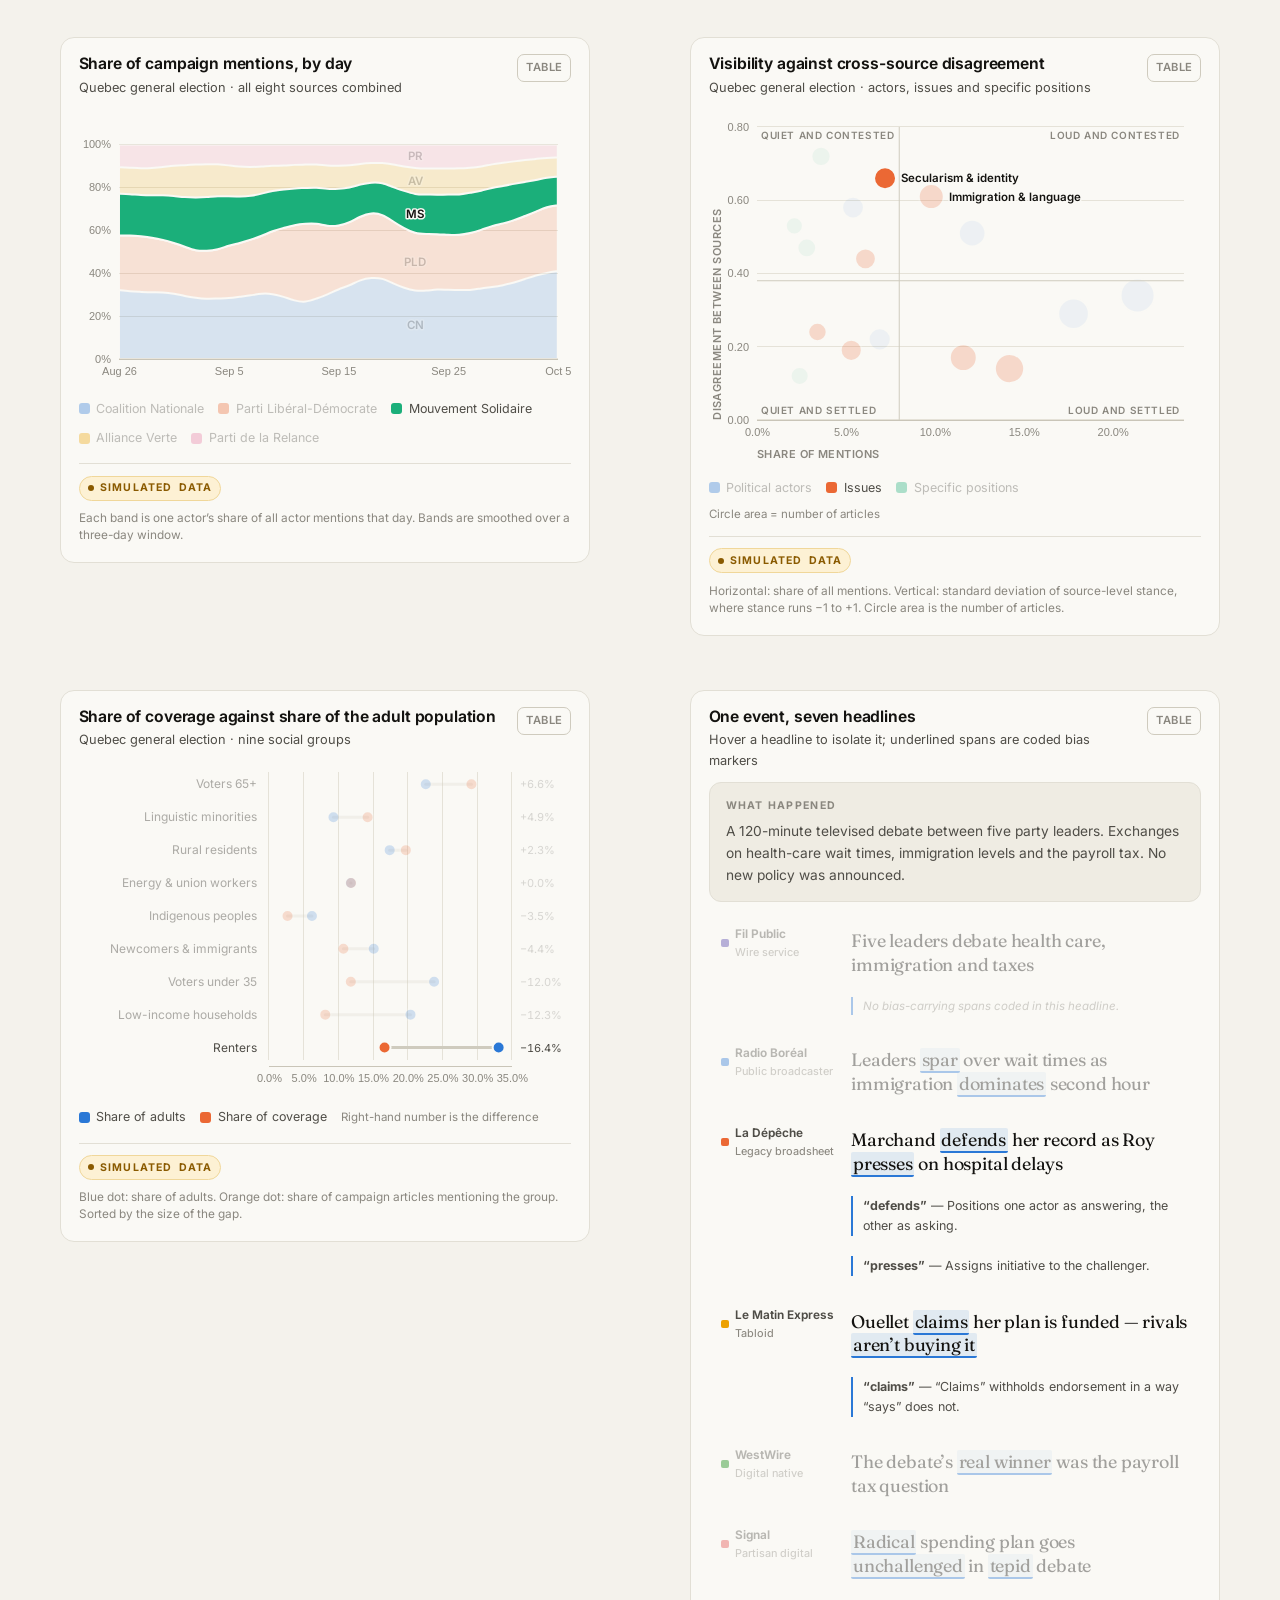
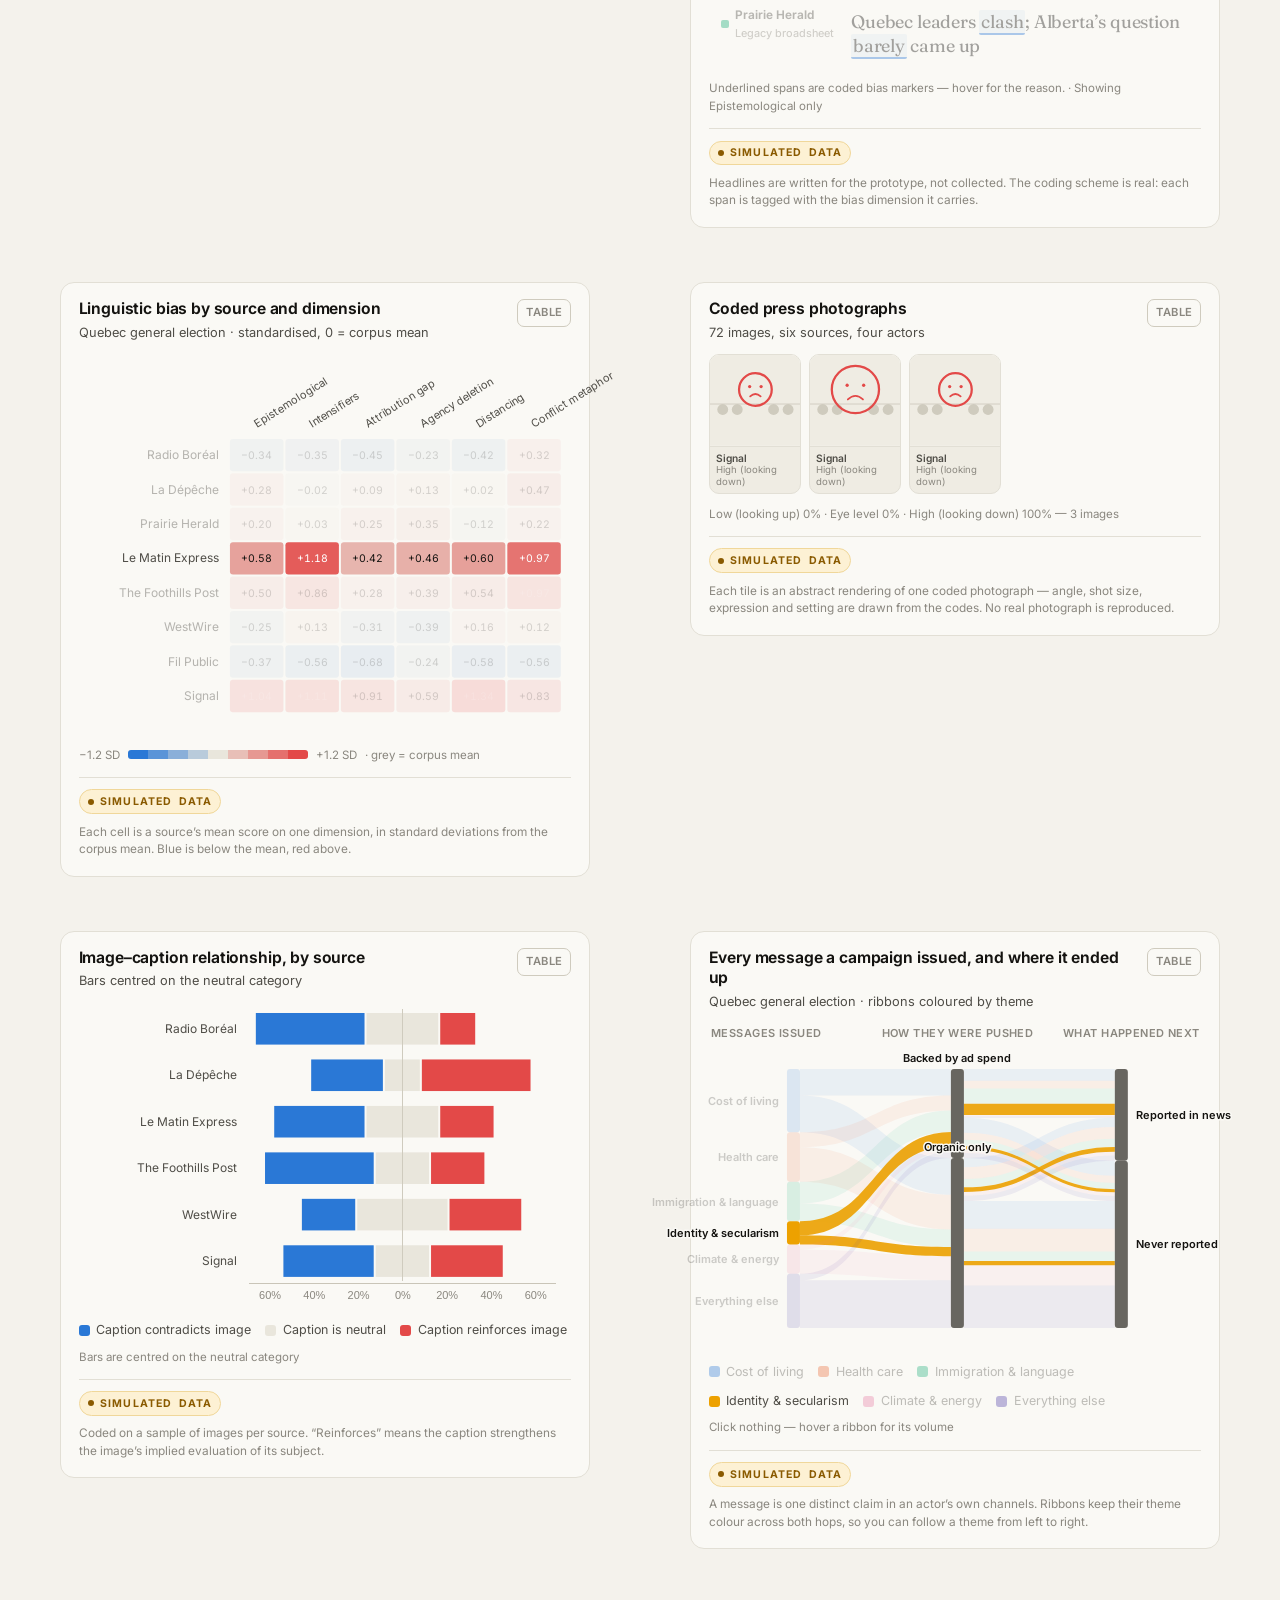
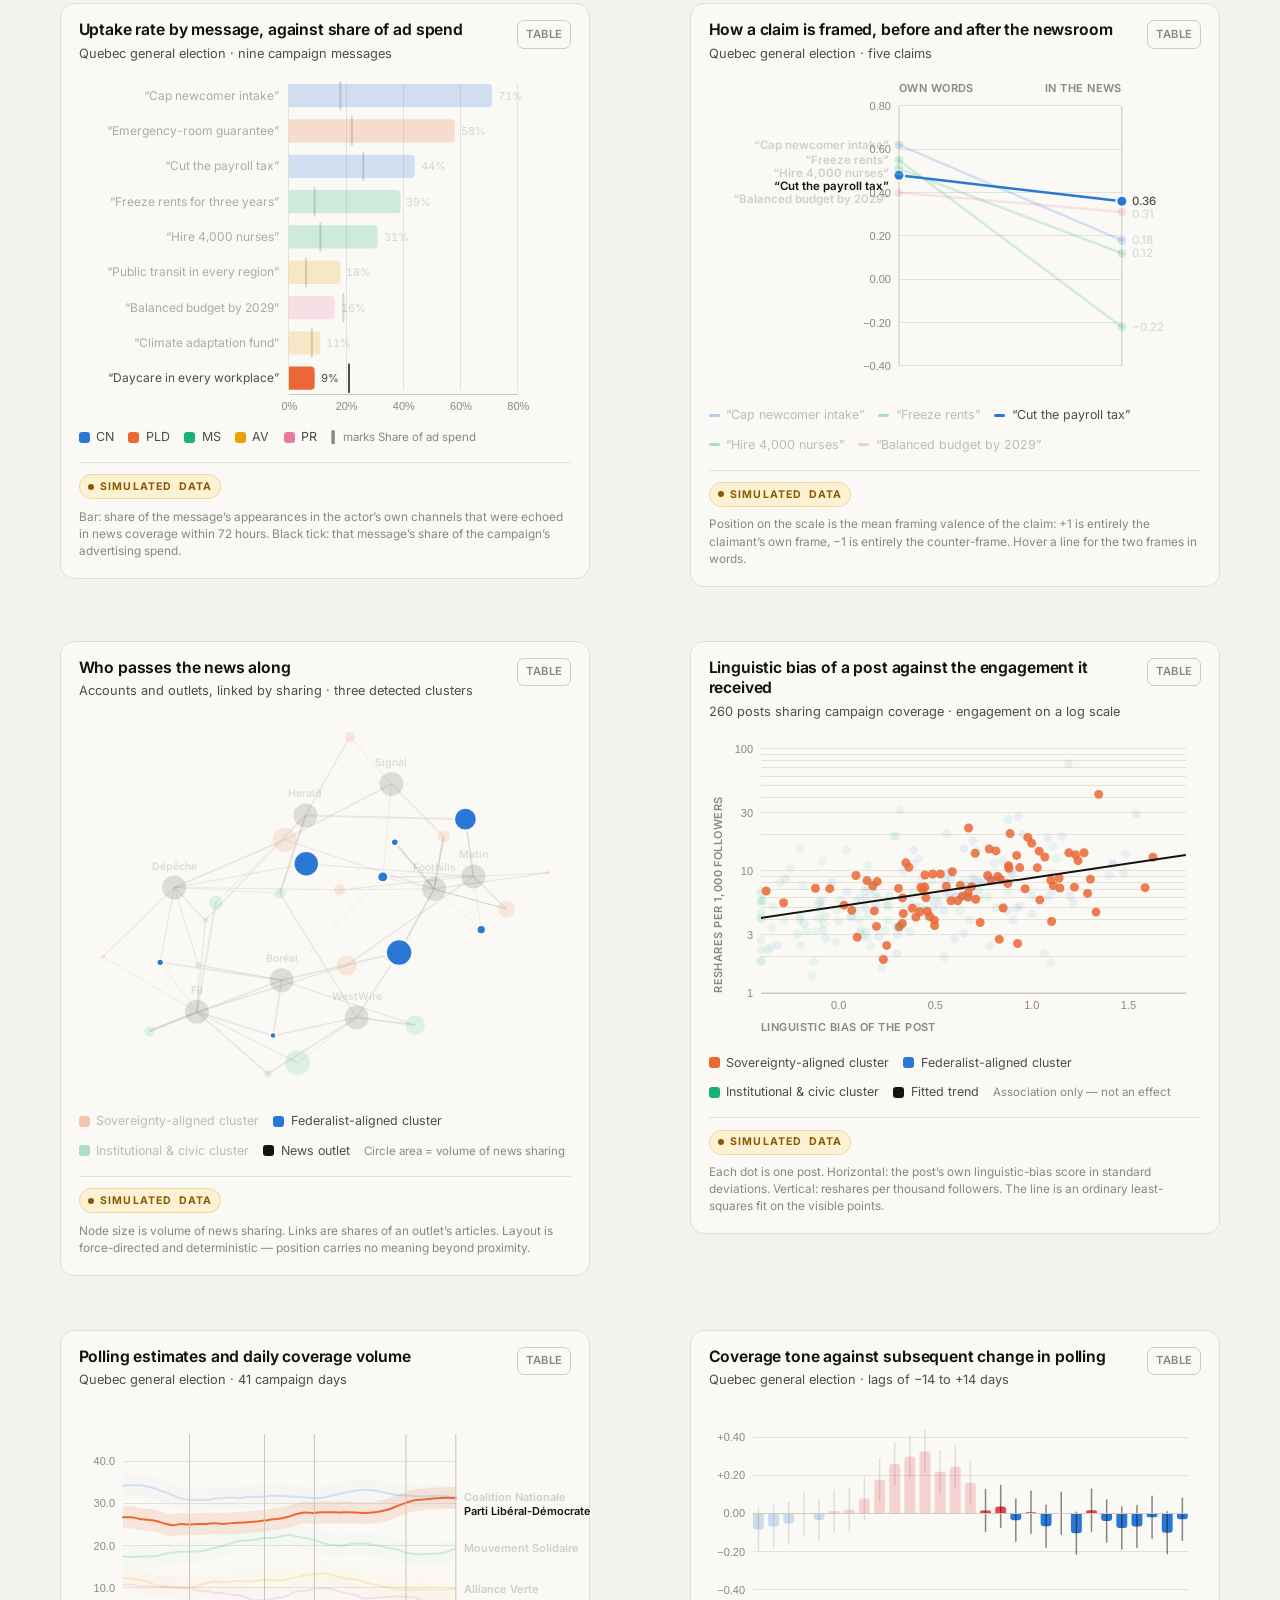
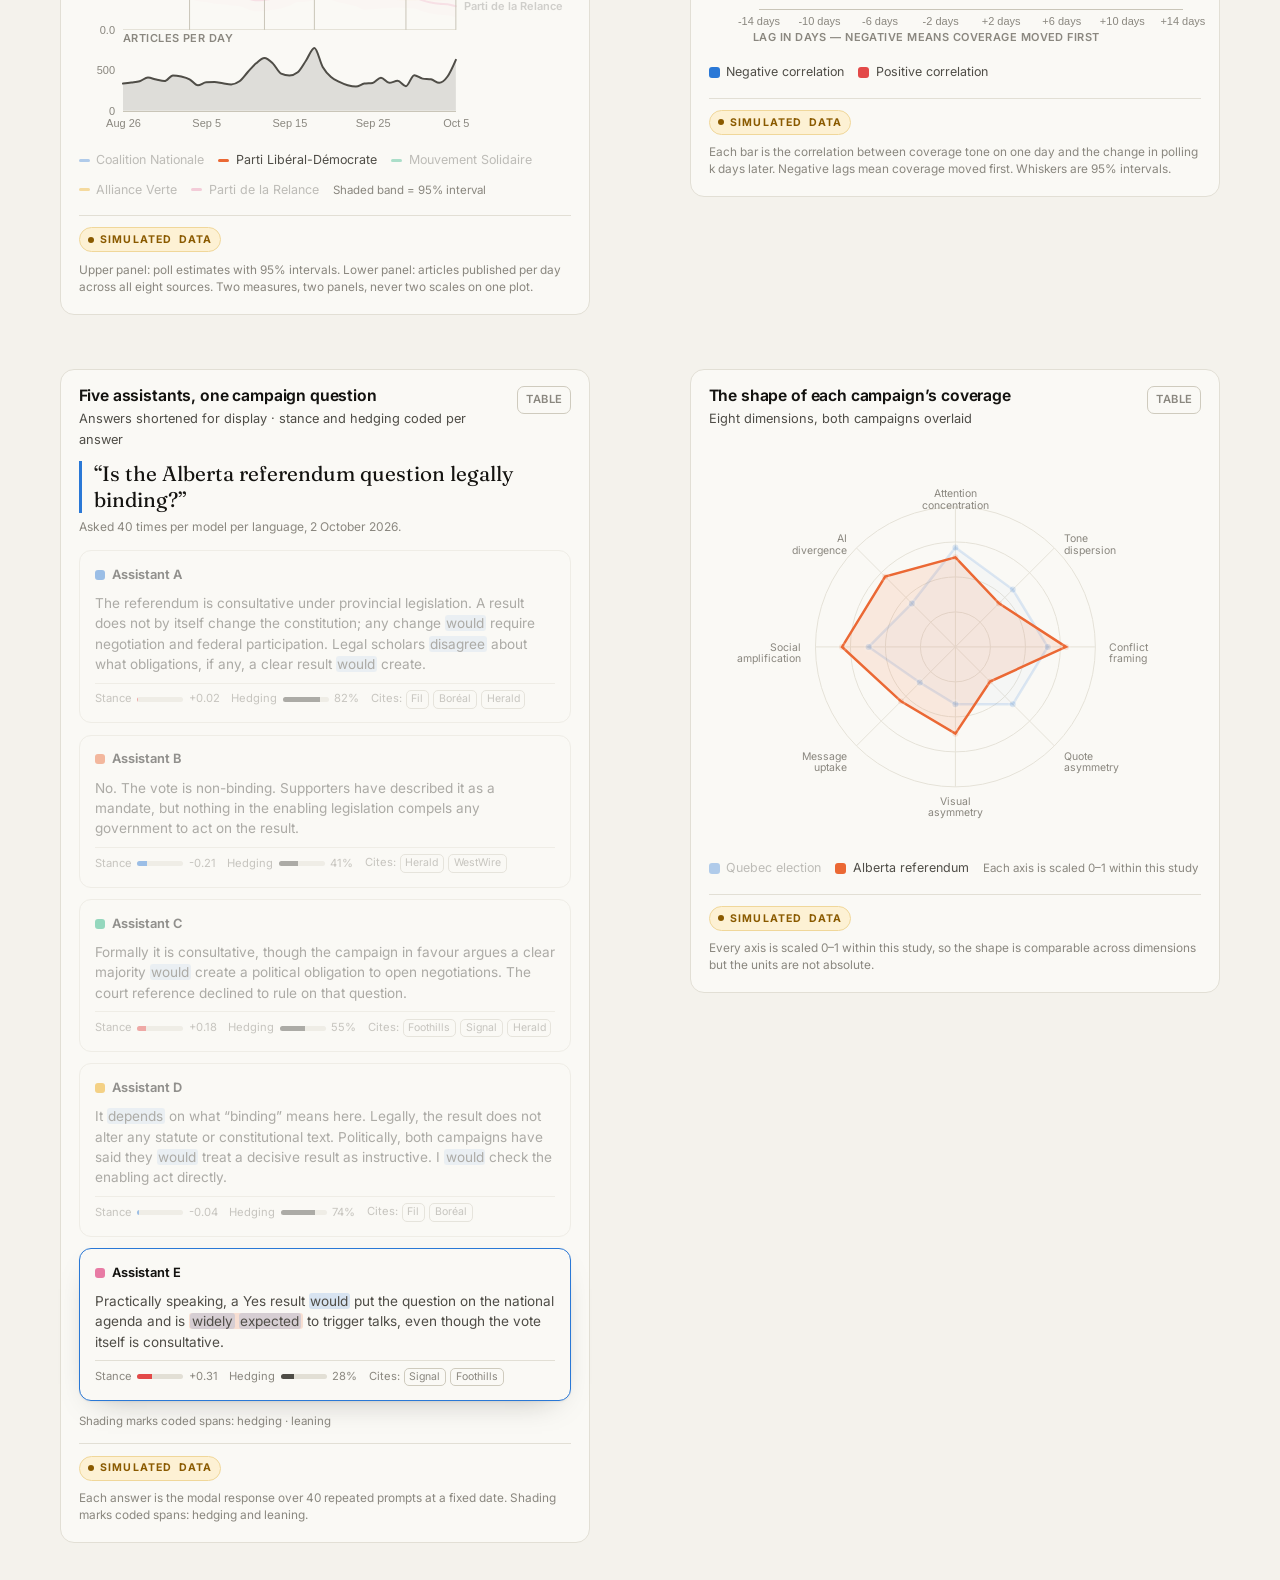
==== dev-gallery.html @ a75b88ff "first commit" ====
<!doctype html>
<!-- Development QA page: renders one instance of every figure type on a
     single screen, so a change to charts.js can be eyeballed in one pass.
     Not linked from the site. -->
<html lang="en"><head><meta charset="utf-8"><title>Figure gallery (dev)</title>
<meta name="robots" content="noindex">
<link rel="stylesheet" href="https://fonts.googleapis.com/css2?family=Fraunces:opsz,wght@9..144,500;9..144,600&family=Inter:wght@400;500;600;700&display=swap">
<link rel="stylesheet" href="css/base.css"><link rel="stylesheet" href="css/viz.css"></head>
<body><div class="wrap" style="padding:20px 0">
<div id="g" style="display:grid;grid-template-columns:repeat(2,1fr);gap:20px"></div></div>
<script src="js/lib/d3.v7.min.js"></script>
<script src="js/content/_entities.js"></script><script src="js/content/_data.js"></script>
<script src="js/content/_manifest.js"></script><script src="js/charts.js"></script>
<script src="js/scrolly.js"></script><script src="js/render.js"></script><script src="js/app.js"></script>
<script src="js/content/rq1.js"></script><script src="js/content/rq2.js"></script>
<script src="js/content/rq3.js"></script><script src="js/content/rq4.js"></script>
<script src="js/content/rq5.js"></script><script src="js/content/rq6.js"></script>
<script src="js/content/rq7.js"></script>
<script>
var g=document.getElementById('g'), seen={}, figs=[];
for(var n=1;n<=7;n++){
  SITE.CONTENT['rq'+n].routes.forEach(function(r){
    [r.scrolly.figure, r.explorer&&r.explorer.figure].forEach(function(f){
      if(!f||seen[f.type])return; seen[f.type]=1;
      var box=document.createElement('div'); g.appendChild(box);
      var fig=SITE.Figure(f); box.appendChild(fig.el);
      var st=r.scrolly.steps[Math.min(2,r.scrolly.steps.length-1)];
      figs.push([fig, f===r.scrolly.figure&&st?st.state:null]);
    });
  });
}
SITE.flushFigures();
figs.forEach(function(p){ if(p[1]) p[0].update(p[1]); });
</script></body></html>
---- css/base.css ----
/* ==================================================================
   Same Campaign, Different Story — base layer
   Tokens, typography, layout, chrome, navigation.
   ================================================================== */

/* ---- tokens ------------------------------------------------------ */
:root {
  color-scheme: light;

  /* surfaces & ink */
  --page:        #f4f2ec;
  --surface:     #faf9f5;
  --surface-2:   #efece3;
  --ink:         #141310;
  --ink-2:       #4f4d47;
  --muted:       #8a877f;
  --rule:        #e2dfd5;
  --rule-strong: #cfcbbe;
  --shadow:      0 1px 2px rgba(20,19,16,.05), 0 12px 32px -18px rgba(20,19,16,.35);
  --shadow-lift: 0 2px 4px rgba(20,19,16,.06), 0 28px 60px -28px rgba(20,19,16,.45);

  /* categorical series — fixed slot order, never cycled */
  --series-1: #2a78d6;  /* blue    */
  --series-2: #eb6834;  /* orange  */
  --series-3: #1baf7a;  /* aqua    */
  --series-4: #eda100;  /* yellow  */
  --series-5: #e87ba4;  /* magenta */
  --series-6: #008300;  /* green   */
  --series-7: #4a3aa7;  /* violet  */
  --series-8: #e34948;  /* red     */

  /* sequential ramp (single hue, light → dark) */
  --seq-100: #cde2fb; --seq-200: #9ec5f4; --seq-300: #6da7ec; --seq-400: #3987e5;
  --seq-500: #256abf; --seq-600: #184f95; --seq-700: #0d366b;

  /* diverging poles + neutral midpoint */
  --div-neg: #2a78d6;
  --div-mid: #e9e6dc;
  --div-pos: #e34948;

  /* chart chrome */
  --grid:     #e5e2d8;
  --axis:     #c9c5b8;
  --axis-ink: #8a877f;

  /* type */
  --display: "Fraunces", ui-serif, "Iowan Old Style", "Palatino Linotype", Palatino, Georgia, serif;
  --sans: "Inter", system-ui, -apple-system, "Segoe UI", Helvetica, Arial, sans-serif;
  --mono: ui-monospace, SFMono-Regular, "SF Mono", Menlo, monospace;

  /* metrics */
  --measure: 34rem;
  --gutter: clamp(1rem, 4vw, 3.5rem);
  --rail-h: 56px;
}

:root[data-theme="dark"],
:root:not([data-theme="light"]) {
  /* dark values are declared twice below so the toggle wins in both directions */
}

@media (prefers-color-scheme: dark) {
  :root:not([data-theme="light"]) {
    color-scheme: dark;
    --page: #0f0f0e; --surface: #191917; --surface-2: #232320;
    --ink: #f7f6f2; --ink-2: #c3c2b7; --muted: #8a8880;
    --rule: #2c2c29; --rule-strong: #3d3d38;
    --shadow: 0 1px 2px rgba(0,0,0,.5), 0 12px 32px -18px rgba(0,0,0,.8);
    --shadow-lift: 0 2px 4px rgba(0,0,0,.5), 0 28px 60px -28px rgba(0,0,0,.9);
    --series-1: #3987e5; --series-2: #d95926; --series-3: #199e70; --series-4: #c98500;
    --series-5: #d55181; --series-6: #008300; --series-7: #9085e9; --series-8: #e66767;
    --seq-100: #0d366b; --seq-200: #184f95; --seq-300: #256abf; --seq-400: #3987e5;
    --seq-500: #6da7ec; --seq-600: #9ec5f4; --seq-700: #cde2fb;
    --div-neg: #3987e5; --div-mid: #35352f; --div-pos: #e66767;
    --grid: #2a2a27; --axis: #3d3d38; --axis-ink: #8a8880;
  }
}

:root[data-theme="dark"] {
  color-scheme: dark;
  --page: #0f0f0e; --surface: #191917; --surface-2: #232320;
  --ink: #f7f6f2; --ink-2: #c3c2b7; --muted: #8a8880;
  --rule: #2c2c29; --rule-strong: #3d3d38;
  --shadow: 0 1px 2px rgba(0,0,0,.5), 0 12px 32px -18px rgba(0,0,0,.8);
  --shadow-lift: 0 2px 4px rgba(0,0,0,.5), 0 28px 60px -28px rgba(0,0,0,.9);
  --series-1: #3987e5; --series-2: #d95926; --series-3: #199e70; --series-4: #c98500;
  --series-5: #d55181; --series-6: #008300; --series-7: #9085e9; --series-8: #e66767;
  --seq-100: #0d366b; --seq-200: #184f95; --seq-300: #256abf; --seq-400: #3987e5;
  --seq-500: #6da7ec; --seq-600: #9ec5f4; --seq-700: #cde2fb;
  --div-neg: #3987e5; --div-mid: #35352f; --div-pos: #e66767;
  --grid: #2a2a27; --axis: #3d3d38; --axis-ink: #8a8880;
}

/* per-path accent, set by data-accent on <body>.
   --accent paints marks and fills; --accent-ink is the same hue stepped to
   clear text contrast, and is what every coloured word on the page uses. */
body { --accent: var(--series-1); --accent-ink: var(--accent); }
@supports (color: color-mix(in srgb, red, blue)) {
  body { --accent-ink: color-mix(in srgb, var(--accent) 82%, #0b0b0b); }
  @media (prefers-color-scheme: dark) {
    :root:not([data-theme="light"]) body { --accent-ink: color-mix(in srgb, var(--accent) 78%, #ffffff); }
  }
  :root[data-theme="dark"] body { --accent-ink: color-mix(in srgb, var(--accent) 78%, #ffffff); }
}
body[data-accent="1"] { --accent: var(--series-1); }
body[data-accent="2"] { --accent: var(--series-2); }
body[data-accent="3"] { --accent: var(--series-3); }
body[data-accent="4"] { --accent: var(--series-4); }
body[data-accent="5"] { --accent: var(--series-5); }
body[data-accent="6"] { --accent: var(--series-6); }
body[data-accent="7"] { --accent: var(--series-7); }
body[data-accent="8"] { --accent: var(--series-8); }

/* ---- reset ------------------------------------------------------- */
*, *::before, *::after { box-sizing: border-box; }
html { -webkit-text-size-adjust: 100%; scroll-behavior: smooth; }
@media (prefers-reduced-motion: reduce) { html { scroll-behavior: auto; } }

body {
  margin: 0;
  background: var(--page);
  color: var(--ink);
  font-family: var(--sans);
  font-size: 17px;
  line-height: 1.6;
  -webkit-font-smoothing: antialiased;
  overflow-x: hidden;
}
img { max-width: 100%; display: block; }
[hidden] { display: none !important; }
a { color: inherit; }
button { font: inherit; color: inherit; }

::selection { background: color-mix(in srgb, var(--accent) 26%, transparent); }

:focus-visible {
  outline: 2px solid var(--accent);
  outline-offset: 3px;
  border-radius: 4px;
}

/* ---- typography -------------------------------------------------- */
h1, h2, h3, h4 { font-family: var(--display); font-weight: 600; line-height: 1.08; margin: 0; letter-spacing: -0.015em; }
h1 { font-size: clamp(2.6rem, 7vw, 5.2rem); }
h2 { font-size: clamp(1.9rem, 4.2vw, 3.1rem); }
h3 { font-size: clamp(1.35rem, 2.4vw, 1.9rem); line-height: 1.16; }
h4 { font-size: 1.1rem; line-height: 1.3; }
p { margin: 0 0 1.1em; }
p:last-child { margin-bottom: 0; }

.kicker {
  font-family: var(--sans);
  font-size: .72rem; font-weight: 650;
  letter-spacing: .14em; text-transform: uppercase;
  color: var(--muted);
  margin: 0 0 1rem;
  display: flex; align-items: center; gap: .6rem; flex-wrap: wrap;
}
.kicker .dot { width: 9px; height: 9px; border-radius: 50%; background: var(--accent); flex: none; }

.dek { font-size: clamp(1.08rem, 1.7vw, 1.3rem); line-height: 1.55; color: var(--ink-2); }
.lede { font-size: 1.18rem; line-height: 1.6; }
.small { font-size: .84rem; line-height: 1.5; color: var(--ink-2); }
.tiny { font-size: .75rem; line-height: 1.45; color: var(--muted); }
.num { font-variant-numeric: tabular-nums; }

mark.hl {
  background: color-mix(in srgb, var(--accent) 22%, transparent);
  color: inherit; padding: .05em .18em; border-radius: 3px;
}
strong { font-weight: 640; }

/* ---- layout ------------------------------------------------------ */
.wrap { max-width: 1240px; margin-inline: auto; padding-inline: var(--gutter); }
.col { max-width: var(--measure); }
.col-wide { max-width: 50rem; }
.center { margin-inline: auto; }
.stack > * + * { margin-top: 1rem; }
section { position: relative; }

.rule { height: 1px; background: var(--rule); border: 0; margin: 0; }

/* ---- top rail ---------------------------------------------------- */
.rail {
  position: sticky; top: 0; z-index: 60;
  height: var(--rail-h);
  padding-top: env(safe-area-inset-top, 0px);
  display: flex; align-items: center; gap: 1rem;
  background: color-mix(in srgb, var(--page) 86%, transparent);
  backdrop-filter: saturate(1.4) blur(14px);
  -webkit-backdrop-filter: saturate(1.4) blur(14px);
  border-bottom: 1px solid var(--rule);
}
.rail-inner { display: flex; align-items: center; gap: 1rem; width: 100%; max-width: 1240px; margin-inline: auto; padding-inline: var(--gutter); }
.rail-logo {
  font-family: var(--display); font-weight: 600; font-size: 1rem;
  text-decoration: none; letter-spacing: -.01em; white-space: nowrap;
}
.rail-logo span { color: var(--muted); }
.rail-spacer { flex: 1 1 auto; }

.pips { display: flex; gap: 5px; align-items: center; }
.pip {
  width: 22px; height: 5px; border-radius: 3px;
  background: var(--rule-strong); border: 0; padding: 0; cursor: pointer;
  transition: background .18s ease, transform .18s ease;
  position: relative;
}
.pip:hover { transform: scaleY(1.7); }
.pip[data-seen="1"] { background: var(--muted); }
.pip[aria-current="page"] { background: var(--accent); }
@media (max-width: 720px) { .pips { display: none; } }

.rail-link {
  font-size: .8rem; font-weight: 550; text-decoration: none; color: var(--ink-2);
  padding: .3rem .1rem; border-bottom: 1.5px solid transparent; white-space: nowrap;
}
.rail-link:hover { color: var(--ink); border-bottom-color: var(--accent); }

.icon-btn {
  width: 34px; height: 34px; display: grid; place-items: center;
  border: 1px solid var(--rule); border-radius: 9px; background: var(--surface);
  cursor: pointer; flex: none;
}
.icon-btn:hover { border-color: var(--rule-strong); }
.icon-btn svg { width: 16px; height: 16px; }

/* ---- the simulated-data badge (never dismissable) ---------------- */
.sim-badge {
  display: inline-flex; align-items: center; gap: .42rem;
  font-family: var(--sans); font-size: .66rem; font-weight: 700;
  letter-spacing: .1em; text-transform: uppercase;
  color: #8a5a00; background: #fdf1d4; border: 1px solid #f0d79a;
  padding: .24rem .5rem; border-radius: 999px; white-space: nowrap;
}
:root[data-theme="dark"] .sim-badge,
.sim-badge { }
@media (prefers-color-scheme: dark) {
  :root:not([data-theme="light"]) .sim-badge { color: #fab219; background: #2a2210; border-color: #4d3d14; }
}
:root[data-theme="dark"] .sim-badge { color: #fab219; background: #2a2210; border-color: #4d3d14; }
.sim-badge::before { content: ""; width: 6px; height: 6px; border-radius: 50%; background: currentColor; }
@media (max-width: 860px) { .sim-badge .long { display: none; } }

/* ---- buttons ----------------------------------------------------- */
.btn {
  display: inline-flex; align-items: center; gap: .55rem;
  font-size: .92rem; font-weight: 600; letter-spacing: -.005em;
  padding: .7rem 1.15rem; border-radius: 999px;
  border: 1px solid var(--ink); background: var(--ink); color: var(--page);
  text-decoration: none; cursor: pointer;
  transition: transform .15s ease, box-shadow .15s ease, background .15s ease;
}
.btn:hover { transform: translateY(-1px); box-shadow: var(--shadow); }
.btn svg { width: 15px; height: 15px; }
.btn-ghost { background: transparent; color: var(--ink); border-color: var(--rule-strong); }
.btn-ghost:hover { border-color: var(--ink); }
.btn-sm { font-size: .82rem; padding: .48rem .85rem; }

/* ---- hero -------------------------------------------------------- */
.hero { position: relative; padding-block: clamp(3rem, 9vh, 6rem) clamp(2.5rem, 6vh, 4rem); }
.hero-title { max-width: 16ch; }
.hero-title em { font-style: italic; color: var(--accent-ink); }
.hero .dek { max-width: 40rem; margin-top: 1.5rem; }
.hero-cta { display: flex; gap: .7rem; flex-wrap: wrap; margin-top: 2rem; align-items: center; }
.hero-canvas {
  position: absolute; inset: 0; z-index: -1;
  pointer-events: none;
  mask-image: linear-gradient(to bottom, transparent, #000 25%, #000 70%, transparent);
  -webkit-mask-image: linear-gradient(to bottom, transparent, #000 25%, #000 70%, transparent);
}

/* ---- door grid (the seven paths) --------------------------------- */
.doors { display: grid; gap: 1px; background: var(--rule); border: 1px solid var(--rule); border-radius: 16px; overflow: hidden; }
@media (min-width: 720px) { .doors { grid-template-columns: repeat(2, 1fr); } }
@media (min-width: 1040px) { .doors { grid-template-columns: repeat(3, 1fr); } }

.door {
  position: relative; background: var(--surface); padding: 1.6rem 1.5rem 1.5rem;
  text-decoration: none; display: flex; flex-direction: column; gap: .6rem;
  min-height: 210px; transition: background .2s ease;
  isolation: isolate;
}
.door::after {
  content: ""; position: absolute; inset: 0; z-index: -1;
  background: radial-gradient(120% 90% at 0% 0%, color-mix(in srgb, var(--door-accent) 13%, transparent), transparent 62%);
  opacity: 0; transition: opacity .25s ease;
}
.door:hover::after { opacity: 1; }
.door-n {
  font-family: var(--display); font-size: 2.6rem; line-height: 1;
  color: var(--door-accent-ink, var(--door-accent)); font-weight: 600;
}
.door h3 { font-size: 1.4rem; }
.door p { color: var(--ink-2); font-size: .92rem; margin: 0; }
.door-meta { margin-top: auto; padding-top: .9rem; display: flex; justify-content: space-between; align-items: center; gap: .5rem; }
.door-rq { font-size: .68rem; font-weight: 700; letter-spacing: .12em; text-transform: uppercase; color: var(--muted); }
.door-go { font-size: .82rem; font-weight: 600; color: var(--door-accent-ink, var(--door-accent)); display: inline-flex; align-items: center; gap: .3rem; }
.door:hover .door-go { gap: .55rem; }
.door-go svg { width: 13px; height: 13px; transition: transform .2s ease; }
.door-tour { background: var(--surface-2); }
.door-tour .door-n { font-family: var(--sans); font-size: 1.6rem; font-weight: 600; }
.door[data-seen="1"] .door-n::after {
  content: "✓"; font-family: var(--sans); font-size: .7rem; vertical-align: super;
  margin-left: .25rem; color: var(--muted);
}

/* ---- path header ------------------------------------------------- */
.path-head { padding-block: clamp(2.5rem, 7vh, 4.5rem) 2rem; }
.path-n {
  font-family: var(--display); font-size: clamp(4rem, 14vw, 8rem); line-height: .85;
  color: var(--accent-ink); font-weight: 600; margin-bottom: .4rem;
}
.rq-box {
  margin-top: 2rem; padding: 1.1rem 1.25rem;
  border-left: 3px solid var(--accent); background: var(--surface);
  border-radius: 0 10px 10px 0;
}
.rq-box .tiny { margin-bottom: .35rem; }
.rq-box p { font-size: .92rem; color: var(--ink-2); margin: 0; }

/* ---- crossroads -------------------------------------------------- */
.crossroads { padding-block: 2rem 1rem; }
.routes { display: grid; gap: 1rem; margin-top: 1.5rem; }
@media (min-width: 760px) { .routes { grid-template-columns: repeat(auto-fit, minmax(230px, 1fr)); } }
.route-card {
  background: var(--surface); border: 1px solid var(--rule); border-radius: 14px;
  padding: 1.2rem 1.2rem 1.1rem; text-decoration: none; display: flex; flex-direction: column; gap: .5rem;
  transition: transform .18s ease, border-color .18s ease, box-shadow .18s ease;
  cursor: pointer; text-align: left;
}
.route-card:hover { transform: translateY(-3px); border-color: var(--accent); box-shadow: var(--shadow); }
.route-card .tag {
  font-size: .68rem; font-weight: 700; letter-spacing: .12em; text-transform: uppercase; color: var(--accent-ink);
}
.route-card h4 { font-family: var(--display); font-size: 1.22rem; }
.route-card p { font-size: .88rem; color: var(--ink-2); margin: 0; }
.route-card .fig-kind { margin-top: auto; padding-top: .8rem; font-size: .74rem; color: var(--muted); }

/* ---- route section ----------------------------------------------- */
.route { padding-top: clamp(3rem, 8vh, 5.5rem); scroll-margin-top: calc(var(--rail-h) + 12px); }
.route-head { border-top: 2px solid var(--ink); padding-top: 1.1rem; margin-bottom: 1.6rem; }
.route-head .tag { font-size: .7rem; font-weight: 700; letter-spacing: .13em; text-transform: uppercase; color: var(--accent-ink); }
.route-head h2 { margin-top: .35rem; }
.route-opening { margin-top: 1.2rem; font-size: 1.06rem; color: var(--ink-2); }
.route-opening strong { color: var(--ink); }

/* hero number */
.statline { display: flex; align-items: baseline; gap: 1rem; margin: 2rem 0 .5rem; flex-wrap: wrap; }
.statline .val {
  font-family: var(--sans); font-weight: 700; font-size: clamp(3rem, 8vw, 4.6rem);
  line-height: .9; letter-spacing: -.03em; color: var(--accent-ink);
}
.statline .cap { max-width: 26rem; font-size: .95rem; color: var(--ink-2); }

/* ---- the stage: one pinned scene per route -----------------------
   A route is a scene, not a stretch of page. The stage pins to the
   viewport; the title card fades in, hands over to the figure, and the
   whole thing fades out again before the next scene arrives. The only
   thing that actually scrolls is the column of step boxes. */

.route { position: relative; scroll-margin-top: var(--rail-h); }
.route-scene { position: relative; }

.route-stage {
  position: sticky;
  top: var(--rail-h);
  height: calc(100vh - var(--rail-h));
  height: calc(100svh - var(--rail-h));
  z-index: 1;
  isolation: isolate;
}
/* the accent wash behind a title card, tied to the title's own opacity */
.route-stage::before {
  content: ""; position: absolute; inset: 0; z-index: -1;
  background:
    radial-gradient(80% 60% at 18% 32%, color-mix(in srgb, var(--accent) 16%, transparent), transparent 70%),
    radial-gradient(60% 70% at 86% 72%, color-mix(in srgb, var(--accent) 10%, transparent), transparent 72%);
  opacity: var(--tint, 0);
  pointer-events: none;
}

.stage-fx { position: absolute; inset: 0; width: 100%; height: 100%; pointer-events: none; z-index: -1; }

.stage-title {
  position: absolute; inset: 0;
  display: grid; align-content: center;
  max-width: 1240px; margin-inline: auto;
  padding-inline: var(--gutter);
  will-change: opacity, transform;
}
.stage-title-inner { max-width: 44rem; }
.stage-title .tag {
  font-size: .72rem; font-weight: 700; letter-spacing: .14em;
  text-transform: uppercase; color: var(--accent-ink);
}
.stage-title h2 { margin-top: .6rem; }
.stage-title .route-opening { margin-top: 1.2rem; font-size: 1.06rem; color: var(--ink-2); max-width: 36rem; }
.stage-title .statline { margin-top: 1.8rem; }
.stage-hint {
  display: inline-flex; flex-direction: column; align-items: flex-start; gap: .7rem; margin-top: 2.2rem;
  font-size: .72rem; font-weight: 650; letter-spacing: .12em; text-transform: uppercase; color: var(--muted);
}
.stage-hint i {
  width: 1px; height: 30px; background: currentColor; display: block; margin-left: 1px;
  animation: hintDrop 1.9s ease-in-out infinite; transform-origin: top;
}
@keyframes hintDrop { 0%,100% { transform: scaleY(.35); opacity: .35; } 50% { transform: scaleY(1); opacity: 1; } }
@media (prefers-reduced-motion: reduce) { .stage-hint i { animation: none; } }

.stage-figure {
  position: absolute; inset: 0;
  display: flex; align-items: center;
  max-width: 1240px; margin-inline: auto;
  padding-inline: var(--gutter);
  will-change: opacity, transform;
}
/* The figure column and the step column share one 1240px content box, so
   their widths have to leave a real gutter between them — shadows included,
   not just the boxes. 54% + 38% = 92%, so ~8% always stays clear. */
.stage-figure > .figure { width: min(54%, 690px); margin-left: auto; flex: 0 0 auto; }
.route[data-side="left"] .stage-figure > .figure { margin-left: 0; margin-right: auto; }

/* the scrolling column, laid over the pinned stage */
.route-flow {
  position: relative; z-index: 2;
  margin-top: calc(var(--rail-h) - 100vh);
  margin-top: calc(var(--rail-h) - 100svh);
  max-width: 1240px; margin-inline: auto;
  padding-inline: var(--gutter);
  pointer-events: none;
}
.phase { pointer-events: none; }
.phase-intro { height: 92vh; height: 92svh; }
.phase-outro { height: 70vh; height: 70svh; }

.step { min-height: 64vh; display: flex; align-items: center; }
.step-box {
  pointer-events: auto;
  width: min(30rem, 38%);
  background: var(--surface);
  border: 1px solid var(--rule);
  border-left: 3px solid var(--rule-strong);
  border-radius: 0 14px 14px 0;
  padding: 1.15rem 1.3rem;
  box-shadow: var(--shadow);
  opacity: .34;
  transform: translateY(6px);
  transition: opacity .35s ease, transform .35s ease, border-left-color .35s ease;
}
.route[data-side="left"] .step { justify-content: flex-end; }
.route[data-side="left"] .step-box {
  border-left: 1px solid var(--rule);
  border-right: 3px solid var(--rule-strong);
  border-radius: 14px 0 0 14px;
}
.route[data-side="left"] .step.is-active .step-box { border-right-color: var(--accent); }
.step.is-active .step-box { opacity: 1; transform: none; border-left-color: var(--accent); }
@media (prefers-reduced-motion: reduce) {
  .step-box { opacity: 1; transform: none; transition: none; }
}
.step-box h4 { font-family: var(--display); font-size: 1.15rem; margin-bottom: .45rem; }
.step-box p { font-size: .95rem; color: var(--ink-2); margin: 0; }
.step-box p + p { margin-top: .6rem; }
.step-n {
  font-family: var(--sans); font-size: .68rem; font-weight: 700; letter-spacing: .12em;
  text-transform: uppercase; color: var(--muted); display: block; margin-bottom: .5rem;
}

/* the tail: explorer and takeaway, on a cleared page */
.route-tail { padding-block: clamp(3rem, 12vh, 8rem); }
.reveal { opacity: 0; transition: opacity .55s ease; }
.reveal.is-in { opacity: 1; }
.reveal.is-out { opacity: 0; }
@media (prefers-reduced-motion: reduce) {
  .reveal, .reveal.is-out { opacity: 1; transform: none; transition: none; }
}

@media (max-width: 899px) {
  /* Single column: the figure holds the top of the stage, the step boxes
     ride over its lower half on a frosted panel. */
  .stage-figure { align-items: flex-start; padding-top: .4rem; }
  .stage-figure > .figure { width: 100%; margin: 0; }
  .stage-title-inner { max-width: 100%; }
  .stage-title .route-opening { font-size: 1rem; }
  .phase-intro { height: 86svh; }
  .phase-outro { height: 60svh; }
  .step { min-height: 62svh; align-items: flex-end; padding-bottom: 3vh; }
  .route[data-side="left"] .step { justify-content: flex-start; }
  .route[data-side="left"] .step-box {
    border-left: 3px solid var(--rule-strong); border-right: 1px solid var(--rule);
    border-radius: 0 14px 14px 0;
  }
  .step-box {
    width: 100%; opacity: 1; transform: none;
    background: color-mix(in srgb, var(--surface) 90%, transparent);
    backdrop-filter: blur(10px) saturate(1.3);
    -webkit-backdrop-filter: blur(10px) saturate(1.3);
  }
}

/* ---- the left-hand contents rail --------------------------------- */
.toc {
  position: fixed; z-index: 45;
  top: 50%; left: 0; transform: translateY(-50%);
  width: 196px; padding: 0 1rem 0 1.4rem;
  display: none;
}
body.has-toc .toc { display: block; }
.toc-list { list-style: none; margin: 0; padding: 0; display: grid; gap: .1rem; }
.toc-item--title > a { font-size: .88rem; font-weight: 650; color: var(--ink-2); padding-bottom: .55rem; }
.toc-item--title { border-bottom: 1px solid var(--rule); margin-bottom: .55rem; }
.toc-item > a {
  display: grid; grid-template-columns: 18px 1fr; align-items: center; gap: .55rem;
  text-decoration: none; padding: .32rem 0; color: var(--muted);
  font-size: .78rem; line-height: 1.25;
}
.toc-bar { height: 2px; background: currentColor; border-radius: 2px; opacity: .55; transition: width .2s ease, opacity .2s ease; width: 10px; }
.toc-item > a:hover { color: var(--ink); }
.toc-item > a:hover .toc-bar { width: 18px; opacity: 1; }
.toc-item[data-on="1"] > a { color: var(--accent-ink); font-weight: 650; }
.toc-item[data-on="1"] .toc-bar { width: 18px; opacity: 1; }
.toc-item[data-done="1"] > a { color: var(--ink-2); }
.toc-txt b { font-weight: 700; letter-spacing: .04em; margin-right: .3em; }
.toc-steps { display: none; gap: 4px; padding: .25rem 0 .45rem 1.85rem; }
.toc-item[data-on="1"] .toc-steps { display: flex; }
.toc-steps i { width: 12px; height: 2px; border-radius: 2px; background: var(--rule-strong); display: block; }
.toc-steps i[data-on="1"] { background: var(--accent); }
.toc-sep { height: 1px; background: var(--rule); margin: .6rem 0; }

@media (min-width: 1200px) { body.has-toc { padding-left: 196px; } }
@media (max-width: 1199px) { body.has-toc .toc { display: none; } }

/* ---- explorer ---------------------------------------------------- */
.explorer {
  margin-top: clamp(2rem, 5vh, 3.5rem);
  border: 1px solid var(--rule); border-radius: 16px; background: var(--surface);
  overflow: hidden;
}
.explorer-head { padding: 1.2rem 1.3rem .2rem; }
.explorer-head .tag { font-size: .68rem; font-weight: 700; letter-spacing: .13em; text-transform: uppercase; color: var(--accent-ink); }
.explorer-head h4 { font-family: var(--display); font-size: 1.3rem; margin: .3rem 0 .4rem; }
.explorer-head p { font-size: .9rem; color: var(--ink-2); max-width: 46rem; margin: 0; }
.explorer-body { padding: 0 1.3rem 1.3rem; }

/* one filter row above everything it scopes */
.controls {
  display: flex; flex-wrap: wrap; gap: .9rem 1.2rem; align-items: flex-end;
  padding: 1.1rem 1.3rem; border-bottom: 1px solid var(--rule); margin-top: 1rem;
  background: var(--surface-2);
}
.control { display: flex; flex-direction: column; gap: .35rem; }
.control > label { font-size: .7rem; font-weight: 700; letter-spacing: .09em; text-transform: uppercase; color: var(--muted); }
.control select {
  font: inherit; font-size: .88rem; padding: .4rem 2rem .4rem .6rem;
  border: 1px solid var(--rule-strong); border-radius: 9px; background: var(--surface); color: var(--ink);
  appearance: none; cursor: pointer;
  background-image: url("data:image/svg+xml,%3Csvg xmlns='http://www.w3.org/2000/svg' viewBox='0 0 12 12'%3E%3Cpath d='M3 4.5 6 8l3-3.5' fill='none' stroke='%238a877f' stroke-width='1.4' stroke-linecap='round'/%3E%3C/svg%3E");
  background-repeat: no-repeat; background-position: right .55rem center; background-size: 12px;
}
.chips { display: flex; flex-wrap: wrap; gap: .35rem; }
.chip {
  font-size: .8rem; font-weight: 550; padding: .34rem .7rem; border-radius: 999px;
  border: 1px solid var(--rule-strong); background: var(--surface); cursor: pointer;
  display: inline-flex; align-items: center; gap: .4rem; min-height: 30px;
  transition: border-color .15s ease, background .15s ease;
}
.chip:hover { border-color: var(--ink-2); }
.chip[aria-pressed="true"] { border-color: var(--ink); background: var(--ink); color: var(--page); }
.chip .swatch { width: 9px; height: 9px; border-radius: 2px; background: var(--chip-color, var(--muted)); flex: none; }
.chip[aria-pressed="true"] .swatch { box-shadow: 0 0 0 1.5px var(--page); }

.switch { display: inline-flex; border: 1px solid var(--rule-strong); border-radius: 999px; overflow: hidden; }
.switch button {
  border: 0; background: transparent; padding: .38rem .8rem; font-size: .82rem; font-weight: 550; cursor: pointer;
  min-height: 30px;
}
.switch button[aria-pressed="true"] { background: var(--ink); color: var(--page); }

/* ---- takeaway ---------------------------------------------------- */
.takeaway {
  margin-top: clamp(2rem, 5vh, 3rem);
  border: 1px dashed var(--rule-strong); border-radius: 14px;
  padding: 1.2rem 1.35rem; background: color-mix(in srgb, var(--surface) 70%, transparent);
}
.takeaway .tag {
  font-size: .68rem; font-weight: 700; letter-spacing: .12em; text-transform: uppercase;
  color: var(--muted); display: flex; align-items: center; gap: .45rem; margin-bottom: .6rem;
}
.takeaway .tag svg { width: 14px; height: 14px; }
.takeaway p { font-size: .95rem; color: var(--ink-2); margin: 0; }
.takeaway p + p { margin-top: .6rem; }
.takeaway b { color: var(--ink); font-weight: 640; }

/* ---- crossroads out / next -------------------------------------- */
.nextup { padding-block: clamp(3rem, 8vh, 5rem); margin-top: clamp(3rem, 8vh, 5rem); }
.nextup::before { content: ""; display: block; height: 2px; background: var(--ink); margin-bottom: clamp(2rem, 5vh, 3rem); }
.next-grid { display: grid; gap: 1rem; margin-top: 1.5rem; }
@media (min-width: 760px) { .next-grid { grid-template-columns: repeat(auto-fit, minmax(240px, 1fr)); } }

/* ---- handoff / your turn ---------------------------------------- */
.handoff { background: var(--ink); color: var(--page); border-radius: 18px; padding: clamp(1.8rem, 5vw, 3rem); }
.handoff h3 { font-size: clamp(1.6rem, 3.4vw, 2.3rem); max-width: 22ch; }
.handoff p { color: color-mix(in srgb, var(--page) 76%, transparent); max-width: 44rem; margin-top: 1rem; }
.handoff .btn { background: var(--page); color: var(--ink); border-color: var(--page); }
.handoff .btn-ghost { background: transparent; color: var(--page); border-color: color-mix(in srgb, var(--page) 40%, transparent); }

/* ---- footer ------------------------------------------------------ */
.foot { border-top: 1px solid var(--rule); padding-block: 2.5rem calc(3.5rem + env(safe-area-inset-bottom, 0px)); }
.foot-grid { display: grid; gap: 1.5rem; }
@media (min-width: 760px) { .foot-grid { grid-template-columns: 1.4fr 1fr 1fr; } }
.foot h5 { font-size: .7rem; font-weight: 700; letter-spacing: .12em; text-transform: uppercase; color: var(--muted); margin: 0 0 .7rem; }
.foot ul { list-style: none; margin: 0; padding: 0; display: grid; gap: .4rem; }
.foot a { font-size: .88rem; color: var(--ink-2); text-decoration: none; }
.foot a:hover { color: var(--ink); text-decoration: underline; text-underline-offset: 3px; }

/* ---- reading progress ------------------------------------------- */
.progress { position: fixed; top: 0; left: 0; height: 2px; background: var(--accent); z-index: 70; width: 0; transition: width .1s linear; }

/* ---- methods page ------------------------------------------------ */
.prose { max-width: 42rem; }
.prose h2 { margin-top: 2.8rem; }
.prose h3 { margin-top: 2rem; font-size: 1.25rem; }
.prose p, .prose li { color: var(--ink-2); }
.prose ul, .prose ol { padding-left: 1.2rem; }
.prose li { margin-bottom: .5rem; }
.prose dt { font-weight: 640; color: var(--ink); margin-top: 1rem; }
.prose dd { margin: .2rem 0 0; }
.prose code { font-family: var(--mono); font-size: .86em; background: var(--surface-2); padding: .1em .35em; border-radius: 4px; }

/* ---- utility ----------------------------------------------------- */
.visually-hidden {
  position: absolute !important; width: 1px; height: 1px; padding: 0; margin: -1px;
  overflow: hidden; clip: rect(0 0 0 0); white-space: nowrap; border: 0;
}
.nojs-note { padding: 1rem; border: 1px solid var(--rule); border-radius: 10px; background: var(--surface); }
---- css/viz.css ----
/* ==================================================================
   Figure layer — frames, legends, hover, table views, and the three
   HTML-native figures (headlines, image grid, model answers).
   Charts use the UI sans throughout; no display face inside a figure.
   ================================================================== */

@media (max-width: 520px) {
  .figure { padding: .8rem .75rem .9rem; }
  .figure-title { font-size: .92rem; }
}

.figure {
  background: var(--surface);
  border: 1px solid var(--rule);
  border-radius: 14px;
  padding: 1rem 1.1rem 1.1rem;
  font-family: var(--sans);
  position: relative;
}
.figure-head { display: flex; align-items: flex-start; gap: .8rem; margin-bottom: .1rem; }
.figure-head .t { flex: 1 1 auto; min-width: 0; }
.figure-title { font-family: var(--sans); font-size: .98rem; font-weight: 650; letter-spacing: -.01em; margin: 0; line-height: 1.3; }
.figure-sub { font-size: .8rem; color: var(--ink-2); margin: .2rem 0 0; }
.figure-tools { display: flex; gap: .3rem; flex: none; }
.figure-tools button {
  font-size: .7rem; font-weight: 600; letter-spacing: .04em; text-transform: uppercase;
  border: 1px solid var(--rule-strong); background: transparent; border-radius: 7px;
  padding: .26rem .5rem; cursor: pointer; color: var(--muted); min-height: 26px;
}
.figure-tools button:hover { color: var(--ink); border-color: var(--ink-2); }
.figure-tools button[aria-pressed="true"] { background: var(--ink); color: var(--page); border-color: var(--ink); }

.figure-plot { position: relative; margin-top: .7rem; }
.figure-plot svg { display: block; width: 100%; height: auto; overflow: visible; }
.figure-caption { margin-top: .8rem; padding-top: .7rem; border-top: 1px solid var(--rule); font-size: .74rem; line-height: 1.45; color: var(--muted); display: flex; gap: .6rem; align-items: flex-start; flex-wrap: wrap; }
.figure-caption .sim-badge { flex: none; }

/* legend — always present for 2+ series */
.legend { display: flex; flex-wrap: wrap; gap: .3rem .9rem; margin-top: .7rem; }
.legend-item {
  display: inline-flex; align-items: center; gap: .4rem; font-size: .78rem; color: var(--ink-2);
  background: none; border: 0; padding: .15rem 0; cursor: pointer; min-height: 24px;
}
.legend-item .swatch { width: 11px; height: 11px; border-radius: 3px; flex: none; }
.legend-item .swatch.line { height: 3px; border-radius: 2px; }
.legend-item[data-off="1"] { opacity: .35; }
.legend-item:hover { color: var(--ink); }
.legend-note { font-size: .72rem; color: var(--muted); display: inline-flex; align-items: center; gap: .35rem; }

/* scale legend for sequential / diverging encodings */
.legend > .scale-legend { flex: 1 1 100%; }
.scale-legend { display: flex; align-items: center; gap: .5rem; margin-top: .7rem; font-size: .72rem; color: var(--muted); flex-wrap: wrap; }
.scale-legend > span { white-space: nowrap; }
.scale-legend .ramp { display: flex; height: 9px; border-radius: 3px; overflow: hidden; flex: 0 1 180px; }
.scale-legend .ramp i { flex: 1 1 auto; display: block; }

/* ---- svg chart chrome ------------------------------------------- */
.figure-plot .grid line { stroke: var(--grid); stroke-width: 1; shape-rendering: crispEdges; }
.figure-plot .axis line, .figure-plot .axis path { stroke: var(--axis); stroke-width: 1; shape-rendering: crispEdges; }
.figure-plot .axis text { fill: var(--axis-ink); font-size: 11px; font-variant-numeric: tabular-nums; }
.figure-plot .axis-title { fill: var(--muted); font-size: 11px; font-weight: 600; letter-spacing: .04em; text-transform: uppercase; }
.figure-plot .mark-label { fill: var(--ink); font-size: 11.5px; font-weight: 600; paint-order: stroke; stroke: var(--surface); stroke-width: 3px; stroke-linejoin: round; }
.figure-plot .mark-label.muted { fill: var(--ink-2); font-weight: 500; }
.figure-plot .value-label { fill: var(--ink-2); font-size: 11px; font-variant-numeric: tabular-nums; }
.figure-plot .annot { fill: var(--muted); font-size: 10.5px; }
.figure-plot .annot-line { stroke: var(--axis); stroke-width: 1; }
.figure-plot .zero-line { stroke: var(--rule-strong); stroke-width: 1.5; shape-rendering: crispEdges; }
.figure-plot .hit { fill: transparent; cursor: pointer; }
.figure-plot .dim { opacity: .18; }
.figure-plot .soft { opacity: .45; }

/* ---- tooltip ----------------------------------------------------- */
.tip {
  position: absolute; z-index: 30; pointer-events: none;
  background: var(--ink); color: var(--page);
  border-radius: 9px; padding: .5rem .65rem; font-size: .78rem; line-height: 1.4;
  box-shadow: var(--shadow-lift); max-width: 260px;
  opacity: 0; transform: translate(-50%, -112%); transition: opacity .12s ease;
}
.tip[data-show="1"] { opacity: 1; }
.tip b { font-weight: 650; }
.tip .row { display: flex; align-items: center; gap: .4rem; justify-content: space-between; margin-top: .2rem; }
.tip .row .k { display: inline-flex; align-items: center; gap: .35rem; opacity: .85; }
.tip .row .k i { width: 8px; height: 8px; border-radius: 2px; display: block; }
.tip .row .v { font-variant-numeric: tabular-nums; font-weight: 650; }
.tip .hint { display: block; margin-top: .3rem; opacity: .6; font-size: .7rem; }

/* ---- table view -------------------------------------------------- */
.table-view { margin-top: .7rem; max-height: 340px; overflow: auto; border: 1px solid var(--rule); border-radius: 10px; }
.table-view table { border-collapse: collapse; width: 100%; font-size: .78rem; }
.table-view th, .table-view td { padding: .38rem .6rem; text-align: right; border-bottom: 1px solid var(--rule); white-space: nowrap; }
.table-view th:first-child, .table-view td:first-child { text-align: left; position: sticky; left: 0; background: var(--surface); }
.table-view thead th { position: sticky; top: 0; background: var(--surface-2); z-index: 2; font-weight: 650; color: var(--ink); }
.table-view td { font-variant-numeric: tabular-nums; color: var(--ink-2); }
.table-view tbody tr:last-child td { border-bottom: 0; }

/* ================================================================
   Headline comparison (RQ2)
   ================================================================ */
.hl-facts {
  border: 1px solid var(--rule); border-radius: 12px; padding: .9rem 1rem; background: var(--surface-2);
  font-size: .86rem; color: var(--ink-2);
}
.hl-facts .tag { font-size: .66rem; font-weight: 700; letter-spacing: .12em; text-transform: uppercase; color: var(--muted); display: block; margin-bottom: .35rem; }
.hl-list { display: grid; gap: .5rem; margin-top: .8rem; }
.hl-row {
  display: grid; grid-template-columns: 116px 1fr; gap: .9rem; align-items: baseline;
  padding: .6rem .7rem; border-radius: 10px; border: 1px solid transparent;
  transition: background .18s ease, border-color .18s ease, opacity .25s ease;
}
@media (max-width: 620px) { .hl-row { grid-template-columns: 1fr; gap: .2rem; } }
.hl-row:hover, .hl-row.is-focus { background: var(--surface-2); border-color: var(--rule); }
.hl-row.is-dim { opacity: .38; }
.hl-src { font-size: .74rem; font-weight: 650; color: var(--ink-2); display: flex; align-items: center; gap: .4rem; }
.hl-src .swatch { width: 8px; height: 8px; border-radius: 2px; flex: none; }
.hl-src .kind { display: block; font-weight: 450; color: var(--muted); font-size: .68rem; }
.hl-text { font-family: var(--display); font-size: 1.12rem; line-height: 1.3; letter-spacing: -.01em; }
.hl-text .span {
  border-bottom: 2px solid var(--accent); cursor: help; position: relative;
  background: color-mix(in srgb, var(--accent) 12%, transparent); border-radius: 2px; padding: 0 .1em;
}
.hl-text .span[data-off="1"] { border-bottom-color: transparent; background: none; }
.hl-note {
  grid-column: 2; font-size: .78rem; color: var(--ink-2); margin-top: .4rem;
  border-left: 2px solid var(--accent); padding-left: .6rem;
}
@media (max-width: 620px) { .hl-note { grid-column: 1; } }
.hl-clean { font-size: .72rem; color: var(--muted); font-style: italic; }

/* ================================================================
   Image framing grid (RQ2C) — coded stills, drawn not photographed
   ================================================================ */
.img-grid { display: grid; grid-template-columns: repeat(auto-fill, minmax(84px, 1fr)); gap: .45rem; }
.img-tile {
  border: 1px solid var(--rule); border-radius: 10px; overflow: hidden; background: var(--surface-2);
  cursor: pointer; transition: transform .16s ease, border-color .16s ease, opacity .2s ease;
  display: flex; flex-direction: column;
}
.img-tile:hover { transform: translateY(-2px); border-color: var(--ink-2); }
.img-tile.is-dim { opacity: .22; }
.img-tile svg { width: 100%; height: auto; display: block; background: var(--surface); }
.img-tile .meta { padding: .28rem .4rem; font-size: .6rem; line-height: 1.25; color: var(--muted); border-top: 1px solid var(--rule); }
.img-tile .meta b { display: block; color: var(--ink-2); font-weight: 600; font-size: .64rem; }

/* ================================================================
   Model answers (RQ6A)
   ================================================================ */
.model-q {
  font-family: var(--display); font-size: 1.3rem; line-height: 1.25;
  border-left: 3px solid var(--accent); padding-left: .8rem; margin-bottom: .3rem;
}
.model-cards { display: grid; gap: .7rem; margin-top: .9rem; }
@media (min-width: 900px) { .model-cards { grid-template-columns: repeat(auto-fit, minmax(260px, 1fr)); } }
.model-card {
  border: 1px solid var(--rule); border-radius: 12px; padding: .85rem .95rem; background: var(--surface);
  display: flex; flex-direction: column; gap: .5rem; transition: opacity .2s ease, border-color .2s ease;
}
.model-card.is-dim { opacity: .45; }
.model-card.is-focus { border-color: var(--accent); box-shadow: var(--shadow); }
.model-card .who { display: flex; align-items: center; gap: .45rem; font-size: .8rem; font-weight: 650; }
.model-card .who .swatch { width: 10px; height: 10px; border-radius: 3px; flex: none; }
.model-card .body { font-size: .85rem; line-height: 1.5; color: var(--ink-2); }
.model-card .body .hedge { background: color-mix(in srgb, var(--series-1) 16%, transparent); border-radius: 3px; padding: 0 .12em; }
.model-card .body .lean { background: color-mix(in srgb, var(--series-2) 18%, transparent); border-radius: 3px; padding: 0 .12em; }
.model-meta { display: flex; flex-wrap: wrap; gap: .3rem .7rem; font-size: .7rem; color: var(--muted); margin-top: auto; padding-top: .4rem; border-top: 1px solid var(--rule); }
.meter { display: inline-flex; align-items: center; gap: .35rem; }
.meter .bar { width: 46px; height: 5px; border-radius: 3px; background: var(--rule); overflow: hidden; }
.meter .bar i { display: block; height: 100%; background: var(--ink-2); }
.cites { display: flex; gap: .25rem; flex-wrap: wrap; }
.cites span { border: 1px solid var(--rule-strong); border-radius: 5px; padding: 0 .3rem; font-size: .66rem; }

/* ================================================================
   Misc figure furniture
   ================================================================ */
.fig-note { font-size: .76rem; color: var(--muted); margin-top: .6rem; }
.quadrant-label { fill: var(--muted); font-size: 10px; font-weight: 600; letter-spacing: .06em; text-transform: uppercase; }
.figure-plot .series-line { fill: none; stroke-width: 2; stroke-linejoin: round; stroke-linecap: round; }
.figure-plot .series-line.faded { opacity: .22; }
.figure-plot .node-ring { stroke: var(--surface); stroke-width: 2; }
.figure-plot .link { stroke: var(--axis); stroke-opacity: .35; }
.figure-plot .trend { stroke: var(--ink); stroke-width: 2; stroke-dasharray: none; fill: none; }
.figure-plot .trend-band { fill: var(--ink); opacity: .08; }

/* forced-colors / print relief */
@media (forced-colors: active) {
  .figure, .step-box, .route-card { border: 1px solid CanvasText; }
  .figure-plot .dim { opacity: .5; }
}
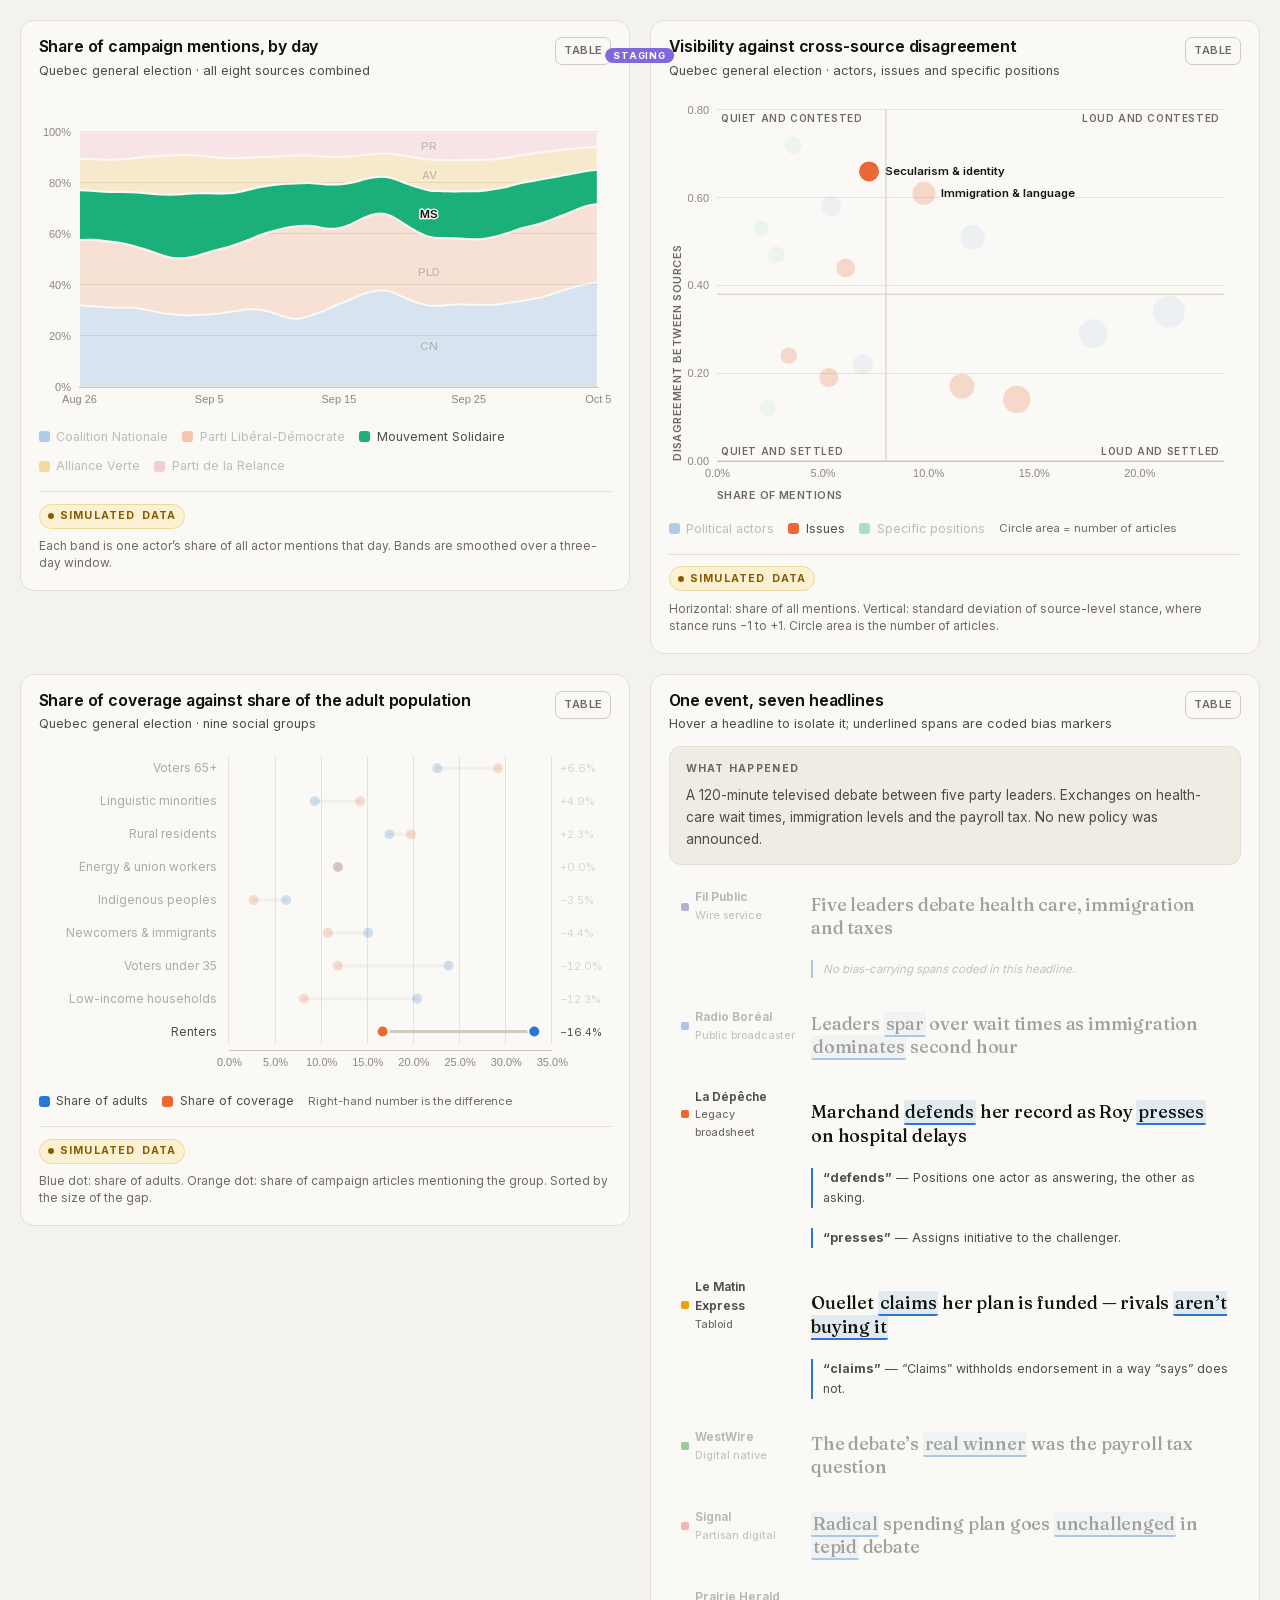
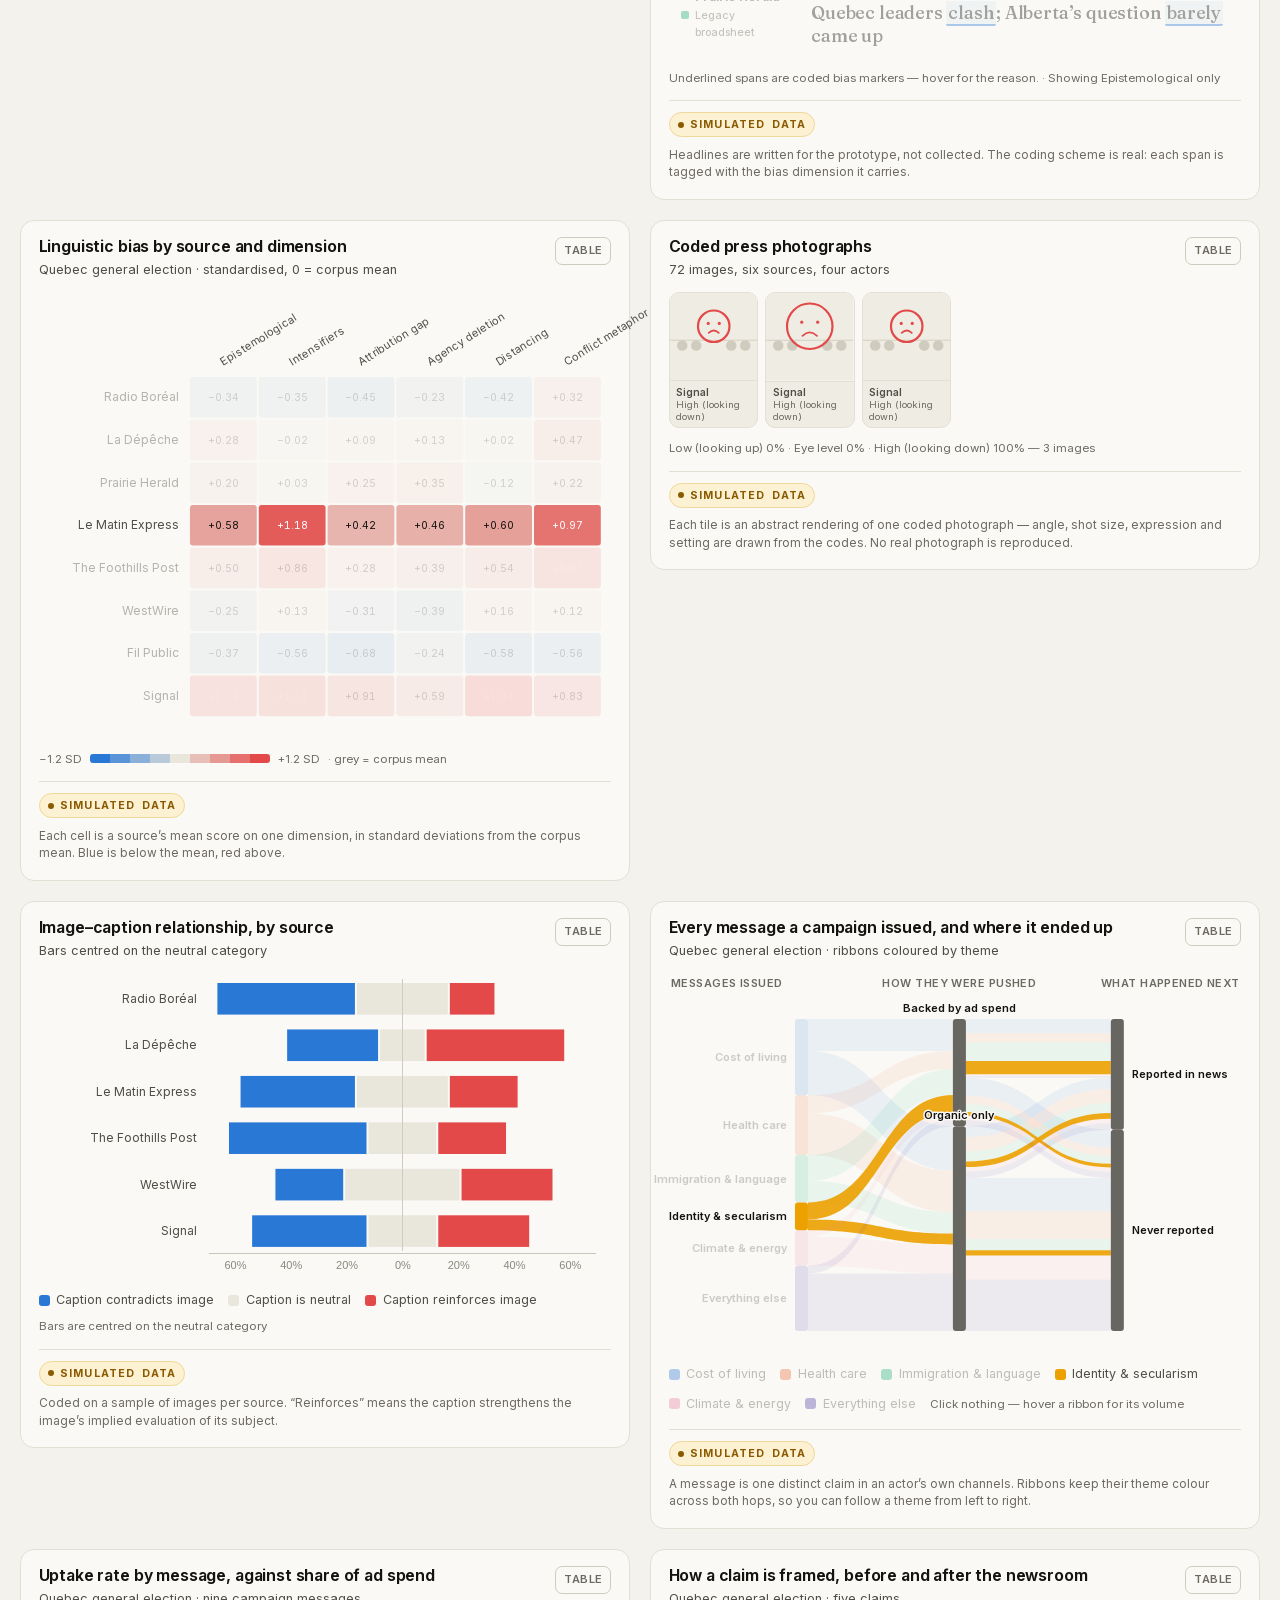
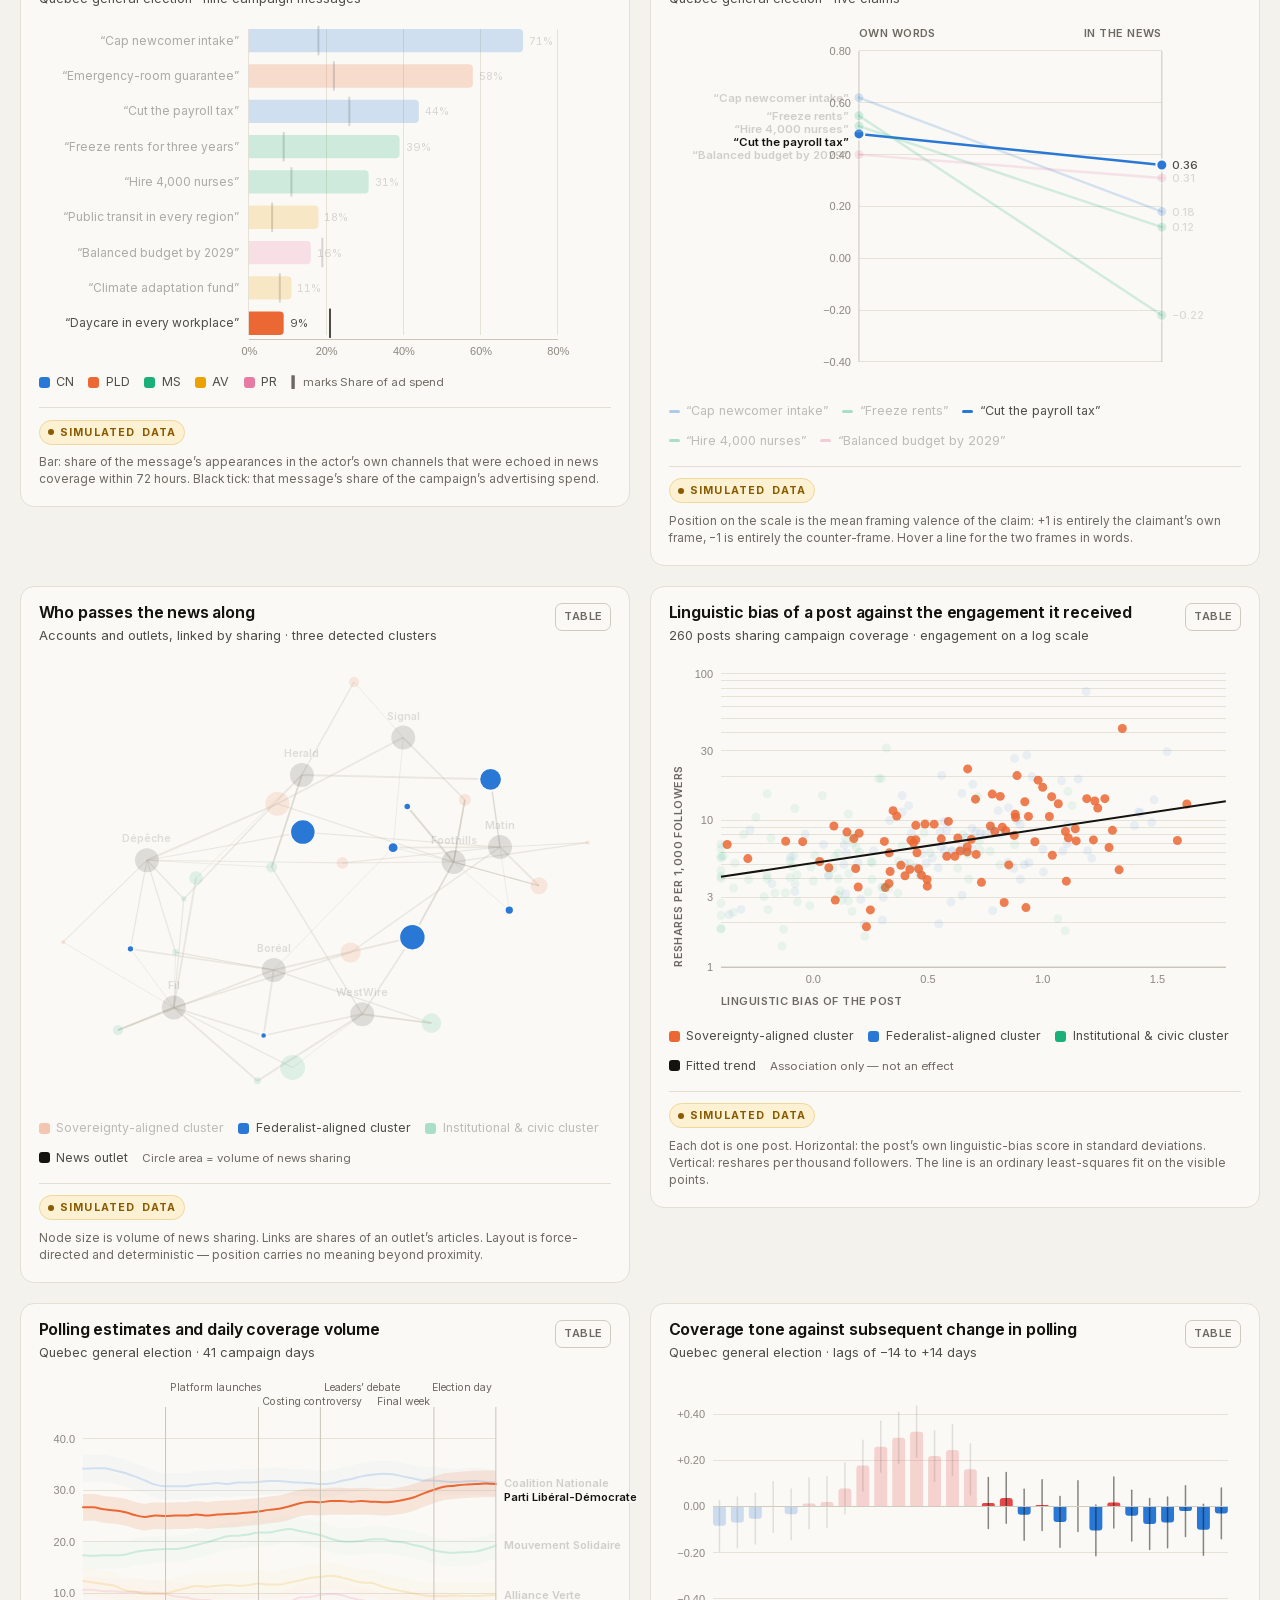
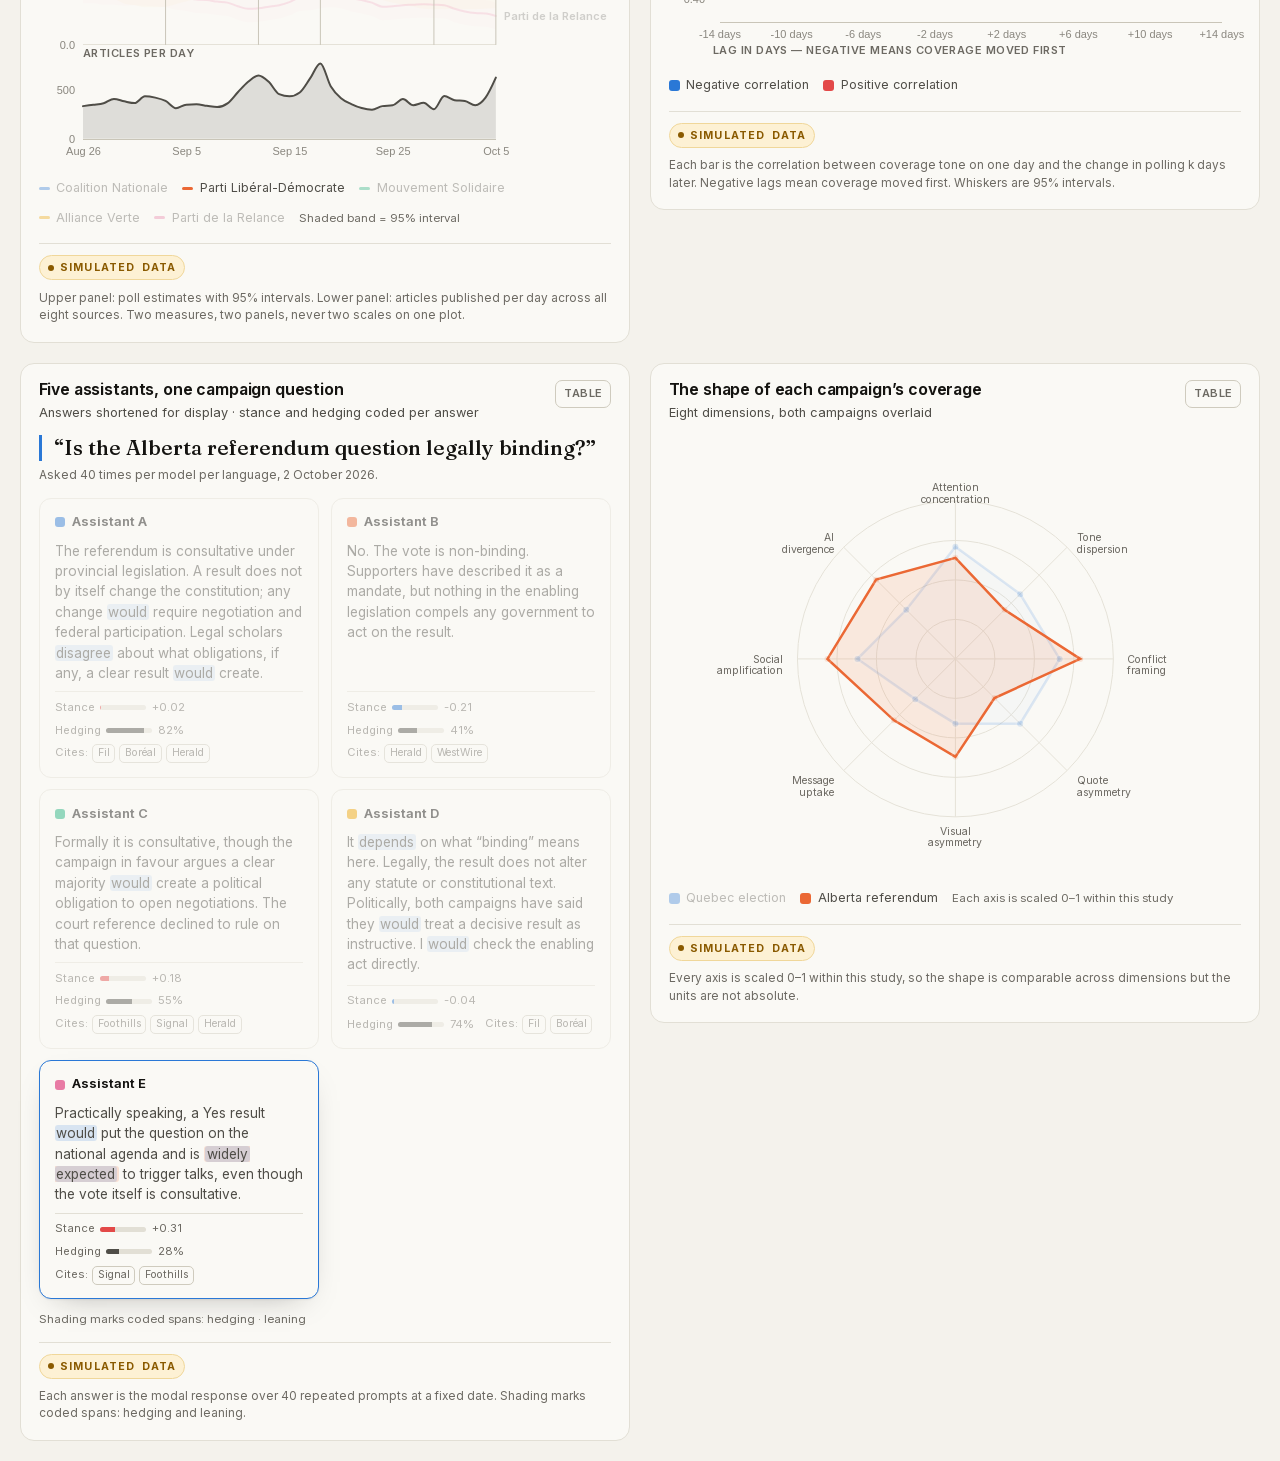
==== commit c39c7f39: "what I wrote before Q_Q" ====
--- a/dev-gallery.html
+++ b/dev-gallery.html
@@ -4,7 +4,7 @@
      Not linked from the site. -->
 <html lang="en"><head><meta charset="utf-8"><title>Figure gallery (dev)</title>
 <meta name="robots" content="noindex">
-<link rel="stylesheet" href="https://fonts.googleapis.com/css2?family=Fraunces:opsz,wght@9..144,500;9..144,600&family=Inter:wght@400;500;600;700&display=swap">
+<script src="js/env.js"></script><link rel="stylesheet" href="css/fonts.css">
 <link rel="stylesheet" href="css/base.css"><link rel="stylesheet" href="css/viz.css"></head>
 <body><div class="wrap" style="padding:20px 0">
 <div id="g" style="display:grid;grid-template-columns:repeat(2,1fr);gap:20px"></div></div>
--- a/css/fonts.css
+++ b/css/fonts.css
@@ -0,0 +1,46 @@
+/* ------------------------------------------------------------------ *
+ * fonts.css — self-hosted Fraunces and Inter (SIL Open Font License,
+ * see fonts/OFL-*.txt). Variable woff2, latin + latin-ext subsets only.
+ * No request leaves this server for fonts, so no third-party transfer
+ * to declare in the privacy policy.
+ * ------------------------------------------------------------------ */
+
+/* Fraunces · latin-ext */
+@font-face {
+  font-family: 'Fraunces';
+  font-style: normal;
+  font-weight: 500 700;
+  font-display: swap;
+  src: url(../fonts/fraunces-latin-ext.woff2) format('woff2');
+  unicode-range: U+0100-02BA, U+02BD-02C5, U+02C7-02CC, U+02CE-02D7, U+02DD-02FF, U+0304, U+0308, U+0329, U+1D00-1DBF, U+1E00-1E9F, U+1EF2-1EFF, U+2020, U+20A0-20AB, U+20AD-20C0, U+2113, U+2C60-2C7F, U+A720-A7FF;
+}
+
+/* Fraunces · latin */
+@font-face {
+  font-family: 'Fraunces';
+  font-style: normal;
+  font-weight: 500 700;
+  font-display: swap;
+  src: url(../fonts/fraunces-latin.woff2) format('woff2');
+  unicode-range: U+0000-00FF, U+0131, U+0152-0153, U+02BB-02BC, U+02C6, U+02DA, U+02DC, U+0304, U+0308, U+0329, U+2000-206F, U+20AC, U+2122, U+2191, U+2193, U+2212, U+2215, U+FEFF, U+FFFD;
+}
+
+/* Inter · latin-ext */
+@font-face {
+  font-family: 'Inter';
+  font-style: normal;
+  font-weight: 400 700;
+  font-display: swap;
+  src: url(../fonts/inter-latin-ext.woff2) format('woff2');
+  unicode-range: U+0100-02BA, U+02BD-02C5, U+02C7-02CC, U+02CE-02D7, U+02DD-02FF, U+0304, U+0308, U+0329, U+1D00-1DBF, U+1E00-1E9F, U+1EF2-1EFF, U+2020, U+20A0-20AB, U+20AD-20C0, U+2113, U+2C60-2C7F, U+A720-A7FF;
+}
+
+/* Inter · latin */
+@font-face {
+  font-family: 'Inter';
+  font-style: normal;
+  font-weight: 400 700;
+  font-display: swap;
+  src: url(../fonts/inter-latin.woff2) format('woff2');
+  unicode-range: U+0000-00FF, U+0131, U+0152-0153, U+02BB-02BC, U+02C6, U+02DA, U+02DC, U+0304, U+0308, U+0329, U+2000-206F, U+20AC, U+2122, U+2191, U+2193, U+2212, U+2215, U+FEFF, U+FFFD;
+}
--- a/css/base.css
+++ b/css/base.css
@@ -13,7 +13,7 @@
   --surface-2:   #efece3;
   --ink:         #141310;
   --ink-2:       #4f4d47;
-  --muted:       #8a877f;
+  --muted:       #6c6962;  /* 4.6:1 on every light surface (was #8a877f, 3.2:1) */
   --rule:        #e2dfd5;
   --rule-strong: #cfcbbe;
   --shadow:      0 1px 2px rgba(20,19,16,.05), 0 12px 32px -18px rgba(20,19,16,.35);
@@ -154,7 +154,7 @@
   letter-spacing: .14em; text-transform: uppercase;
   color: var(--muted);
   margin: 0 0 1rem;
-  display: flex; align-items: center; gap: .6rem; flex-wrap: wrap;
+  display: flex; align-items: center; gap: .6rem;   /* no wrap: a long kicker wraps its text, the dot stays beside it */
 }
 .kicker .dot { width: 9px; height: 9px; border-radius: 50%; background: var(--accent); flex: none; }
 
@@ -210,6 +210,20 @@
 .pip[data-seen="1"] { background: var(--muted); }
 .pip[aria-current="page"] { background: var(--accent); }
 @media (max-width: 720px) { .pips { display: none; } }
+/* Narrow phones: the logo takes two lines so the rail fits the screen
+   (it used to push the page ~130px wider than a 390px phone). */
+@media (max-width: 560px) {
+  .rail-inner { gap: .65rem; }
+  .rail-logo { white-space: normal; line-height: 1.12; font-size: .92rem; min-width: 0; }
+  .rail-logo span { display: block; }
+}
+@media (max-width: 400px) {
+  .rail-inner { gap: .5rem; }
+  .rail-logo { font-size: .8rem; }
+  .rail-link { font-size: .74rem; }
+  .rail .sim-badge { padding-inline: .4rem; letter-spacing: .06em; }
+}
+@media (max-width: 340px) { .rail-link { display: none; } }
 
 .rail-link {
   font-size: .8rem; font-weight: 550; text-decoration: none; color: var(--ink-2);
@@ -321,6 +335,7 @@
 
 /* ---- crossroads -------------------------------------------------- */
 .crossroads { padding-block: 2rem 1rem; }
+.crossroads h2 { font-size: clamp(1.35rem, 2.4vw, 1.9rem); line-height: 1.16; }
 .routes { display: grid; gap: 1rem; margin-top: 1.5rem; }
 @media (min-width: 760px) { .routes { grid-template-columns: repeat(auto-fit, minmax(230px, 1fr)); } }
 .route-card {
@@ -333,7 +348,9 @@
 .route-card .tag {
   font-size: .68rem; font-weight: 700; letter-spacing: .12em; text-transform: uppercase; color: var(--accent-ink);
 }
-.route-card h4 { font-family: var(--display); font-size: 1.22rem; }
+.route-card h3, .route-card h4 { font-family: var(--display); font-size: 1.22rem; line-height: 1.3; }
+/* a card's tag in its own accent, pulled towards the ink so it clears 4.5:1 in both themes */
+.route-card .tag-accent { color: color-mix(in srgb, var(--door-accent) 62%, var(--ink)); }
 .route-card p { font-size: .88rem; color: var(--ink-2); margin: 0; }
 .route-card .fig-kind { margin-top: auto; padding-top: .8rem; font-size: .74rem; color: var(--muted); }
 
@@ -399,14 +416,22 @@
 .stage-title .statline { margin-top: 1.8rem; }
 .stage-hint {
   display: inline-flex; flex-direction: column; align-items: flex-start; gap: .7rem; margin-top: 2.2rem;
-  font-size: .72rem; font-weight: 650; letter-spacing: .12em; text-transform: uppercase; color: var(--muted);
-}
-.stage-hint i {
-  width: 1px; height: 30px; background: currentColor; display: block; margin-left: 1px;
-  animation: hintDrop 1.9s ease-in-out infinite; transform-origin: top;
-}
-@keyframes hintDrop { 0%,100% { transform: scaleY(.35); opacity: .35; } 50% { transform: scaleY(1); opacity: 1; } }
-@media (prefers-reduced-motion: reduce) { .stage-hint i { animation: none; } }
+  font: inherit; font-size: .72rem; font-weight: 650; letter-spacing: .12em; text-transform: uppercase; color: var(--muted);
+  background: none; border: 0; padding: .4rem .6rem .5rem; margin-left: -.6rem; border-radius: 10px; cursor: pointer;
+  transition: color .2s ease, background-color .2s ease;
+}
+.stage-hint:hover { color: var(--accent-ink); background: color-mix(in srgb, var(--accent) 9%, transparent); }
+.stage-hint { flex-direction: row; align-items: center; gap: .75rem; }
+.stage-hint-arrow {
+  width: 42px; height: 42px; border-radius: 50%; flex: none;
+  display: grid; place-items: center;
+  border: 1.5px solid currentColor; color: var(--accent-ink);
+  animation: hintBob 1.9s ease-in-out infinite;
+}
+.stage-hint-arrow svg { width: 18px; height: 18px; }
+.stage-hint:hover .stage-hint-arrow { background: var(--accent); border-color: var(--accent); color: #fff; animation-play-state: paused; }
+@keyframes hintBob { 0%,100% { transform: translateY(0); } 50% { transform: translateY(5px); } }
+@media (prefers-reduced-motion: reduce) { .stage-hint-arrow { animation: none; } }
 
 .stage-figure {
   position: absolute; inset: 0;
@@ -431,8 +456,10 @@
   pointer-events: none;
 }
 .phase { pointer-events: none; }
-.phase-intro { height: 92vh; height: 92svh; }
-.phase-outro { height: 70vh; height: 70svh; }
+/* The intro phase is the title card's hold: stage.js anchors the handover
+   to the first step box, so a taller intro means a longer hold. */
+.phase-intro { position: relative; height: 200vh; height: 200svh; }
+.phase-outro { height: 80vh; height: 80svh; }   /* room for the exit fade after the last step */
 
 .step { min-height: 64vh; display: flex; align-items: center; }
 .step-box {
@@ -459,7 +486,7 @@
 @media (prefers-reduced-motion: reduce) {
   .step-box { opacity: 1; transform: none; transition: none; }
 }
-.step-box h4 { font-family: var(--display); font-size: 1.15rem; margin-bottom: .45rem; }
+.step-box h3 { font-family: var(--display); font-size: 1.15rem; line-height: 1.3; margin: 0 0 .45rem; }
 .step-box p { font-size: .95rem; color: var(--ink-2); margin: 0; }
 .step-box p + p { margin-top: .6rem; }
 .step-n {
@@ -469,6 +496,23 @@
 
 /* the tail: explorer and takeaway, on a cleared page */
 .route-tail { padding-block: clamp(3rem, 12vh, 8rem); }
+
+/* Scenes with nothing between them (the tour): the next scene starts one
+   stage-height early, so its stage pins at the very moment the previous one
+   lets go — the old stage has already faded to nothing, so no blank screen
+   scrolls past in between. */
+.route.no-tail + .route.no-tail {
+  padding-top: 0;
+  margin-top: calc(var(--rail-h) - 100vh);
+  margin-top: calc(var(--rail-h) - 100svh);
+}
+.route.no-tail + .route.no-tail .route-stage { z-index: 2; }
+
+/* the tour's last card: the door into the full path */
+.step-box--deeper { border-left-color: var(--accent); }
+.step-box--deeper .step-n { color: var(--accent-ink); }
+.step-cta { margin-top: 1rem; }
+.dock-body .step-cta { margin-top: .8rem; }
 .reveal { opacity: 0; transition: opacity .55s ease; }
 .reveal.is-in { opacity: 1; }
 .reveal.is-out { opacity: 0; }
@@ -483,8 +527,8 @@
   .stage-figure > .figure { width: 100%; margin: 0; }
   .stage-title-inner { max-width: 100%; }
   .stage-title .route-opening { font-size: 1rem; }
-  .phase-intro { height: 86svh; }
-  .phase-outro { height: 60svh; }
+  .phase-intro { height: 180svh; }
+  .phase-outro { height: 85svh; }
   .step { min-height: 62svh; align-items: flex-end; padding-bottom: 3vh; }
   .route[data-side="left"] .step { justify-content: flex-start; }
   .route[data-side="left"] .step-box {
@@ -499,6 +543,105 @@
   }
 }
 
+/* ---- title-card snap ---------------------------------------------
+   Proximity, not mandatory: a reader who comes to rest near a held title
+   card settles on it, a fast flick still goes straight past. */
+html.has-stage { scroll-snap-type: y proximity; }
+.snap-hold { position: absolute; left: 0; width: 1px; height: 1px; scroll-snap-align: start; }
+
+/* ---- deck mode: figure on top, steps in a dock below ----------------
+   Switched per route by stage.js when the step boxes would cover more
+   than 30% of the figure. The boxes stay in the flow as invisible scroll
+   spacers; the dock shows the active one. */
+.stage-dock { display: none; }
+.route.is-deck .route-stage { --dock-h: clamp(170px, 36%, 340px); touch-action: pan-y; }
+/* touch-action does not reach into scroll containers, so they get their own */
+.route.is-deck .dock-body, .route.is-deck .stage-figure.fig-scroll { touch-action: pan-y; }
+.route.is-deck .stage-figure { bottom: var(--dock-h); padding-top: .3rem; }
+/* A figure too tall to shrink legibly keeps its size and scrolls in place
+   (stage.js fit); the fade at the foot says there is more. At either end
+   the gesture carries on into the page. */
+.stage-figure.fig-scroll {
+  overflow-y: auto; align-items: flex-start; padding-block: .4rem 1.4rem;
+  -webkit-mask-image: linear-gradient(#000 calc(100% - 28px), transparent);
+          mask-image: linear-gradient(#000 calc(100% - 28px), transparent);
+}
+.route.is-deck .step-box { visibility: hidden; }
+.route.is-deck .stage-dock {
+  display: flex; flex-direction: column;
+  position: absolute; left: 0; right: 0; bottom: 0; height: var(--dock-h);
+  padding: .55rem var(--gutter) max(.7rem, env(safe-area-inset-bottom));
+  background: var(--surface);
+  border-top: 1px solid var(--rule);
+  box-shadow: 0 -14px 28px -22px rgba(20,19,16,.45);
+  z-index: 3;
+}
+.dock-bar { display: flex; align-items: center; gap: .6rem; flex: none; }
+.dock-meta { flex: 1; min-width: 0; display: flex; flex-direction: column; align-items: center; gap: .3rem; }
+.dock-n {
+  font-size: .66rem; font-weight: 700; letter-spacing: .12em; text-transform: uppercase; color: var(--muted);
+  white-space: nowrap; overflow: hidden; text-overflow: ellipsis; max-width: 100%;
+}
+.dock-dots { display: flex; gap: 5px; }
+.dock-dots i { width: 6px; height: 6px; border-radius: 50%; background: var(--rule-strong); display: block; transition: background-color .25s ease, transform .25s ease; }
+.dock-dots i[data-on="done"] { background: color-mix(in srgb, var(--accent) 45%, var(--rule-strong)); }
+.dock-dots i[data-on="1"] { background: var(--accent); transform: scale(1.35); }
+.dock-btn {
+  flex: none; width: 44px; height: 44px; border-radius: 50%;
+  display: grid; place-items: center;
+  border: 1px solid var(--rule-strong); background: var(--page); color: var(--ink); cursor: pointer;
+}
+.dock-btn svg { width: 18px; height: 18px; }
+.dock-btn:active { background: var(--surface-2); }
+.dock-body {
+  flex: 1; min-height: 0; overflow-y: auto;
+  margin-top: .45rem; padding: .1rem .1rem .2rem;
+  border-left: 3px solid var(--accent); padding-left: .8rem;
+}
+.dock-body h3 { font-family: var(--display); font-size: 1.08rem; line-height: 1.3; margin: 0 0 .35rem; }
+.dock-body p { font-size: .93rem; color: var(--ink-2); margin: 0; }
+.dock-body p + p { margin-top: .5rem; }
+.dock-body.from-right { animation: dockInR .32s ease both; }
+.dock-body.from-left { animation: dockInL .32s ease both; }
+@keyframes dockInR { from { opacity: 0; transform: translateX(28px); } to { opacity: 1; transform: none; } }
+@keyframes dockInL { from { opacity: 0; transform: translateX(-28px); } to { opacity: 1; transform: none; } }
+@media (prefers-reduced-motion: reduce) { .dock-body.from-right, .dock-body.from-left { animation: none; } }
+
+/* phones on their side: the dock moves to the right of the figure */
+@media (orientation: landscape) and (max-height: 520px) {
+  .route.is-deck .route-stage { --dock-w: min(42%, 380px); }
+  .route.is-deck .stage-figure { bottom: 0; right: var(--dock-w); }
+  .route.is-deck .stage-dock {
+    top: 0; left: auto; width: var(--dock-w); height: auto;
+    border-top: 0; border-left: 1px solid var(--rule);
+    box-shadow: -14px 0 28px -22px rgba(20,19,16,.45);
+    padding: .5rem max(.9rem, env(safe-area-inset-right)) .6rem .9rem;
+  }
+}
+
+/* ---- content-slot overlay (?slots, local and staging only) ---------- */
+html.show-slots [data-slot] { outline: 2px dashed #d4379b; outline-offset: 3px; }
+html.show-slots [data-slot]:not(.stage-figure) { position: relative; }
+html.show-slots [data-slot]::before {
+  content: attr(data-slot);
+  position: absolute; z-index: 60; top: -3px; left: -3px; transform: translateY(-100%);
+  max-width: 34rem; padding: .15rem .45rem; border-radius: 5px 5px 5px 0;
+  background: #d4379b; color: #fff;
+  font: 600 11px/1.35 ui-monospace, SFMono-Regular, Menlo, monospace; letter-spacing: 0; text-transform: none;
+  white-space: normal; pointer-events: none;
+}
+html.show-slots .stage-figure[data-slot]::before { top: .4rem; left: var(--gutter); transform: none; }
+html.show-slots .route.is-deck .step-box[data-slot] { visibility: visible; opacity: .35; }
+
+/* ---- which copy of the site is this (local / staging only) ---------- */
+.env-badge {
+  position: fixed; z-index: 90; left: 50%; top: calc(var(--rail-h) - 8px); transform: translateX(-50%);
+  padding: .05rem .5rem; border-radius: 999px;
+  background: #d4379b; color: #fff; font: 700 9.5px/1.4 var(--sans); letter-spacing: .1em; text-transform: uppercase;
+  opacity: .85; pointer-events: auto; cursor: help;
+}
+html[data-env="staging"] .env-badge { background: #6b4fd8; }
+
 /* ---- the left-hand contents rail --------------------------------- */
 .toc {
   position: fixed; z-index: 45;
@@ -539,7 +682,7 @@
 }
 .explorer-head { padding: 1.2rem 1.3rem .2rem; }
 .explorer-head .tag { font-size: .68rem; font-weight: 700; letter-spacing: .13em; text-transform: uppercase; color: var(--accent-ink); }
-.explorer-head h4 { font-family: var(--display); font-size: 1.3rem; margin: .3rem 0 .4rem; }
+.explorer-head h3 { font-family: var(--display); font-size: 1.3rem; line-height: 1.3; margin: .3rem 0 .4rem; }
 .explorer-head p { font-size: .9rem; color: var(--ink-2); max-width: 46rem; margin: 0; }
 .explorer-body { padding: 0 1.3rem 1.3rem; }
 
@@ -602,6 +745,9 @@
 .handoff { background: var(--ink); color: var(--page); border-radius: 18px; padding: clamp(1.8rem, 5vw, 3rem); }
 .handoff h3 { font-size: clamp(1.6rem, 3.4vw, 2.3rem); max-width: 22ch; }
 .handoff p { color: color-mix(in srgb, var(--page) 76%, transparent); max-width: 44rem; margin-top: 1rem; }
+/* the box inverts with the theme, so its kicker follows --page rather than a fixed white */
+.handoff .kicker { color: color-mix(in srgb, var(--page) 70%, transparent); }
+.handoff .kicker .dot { background: currentColor; }
 .handoff .btn { background: var(--page); color: var(--ink); border-color: var(--page); }
 .handoff .btn-ghost { background: transparent; color: var(--page); border-color: color-mix(in srgb, var(--page) 40%, transparent); }
 
@@ -609,10 +755,58 @@
 .foot { border-top: 1px solid var(--rule); padding-block: 2.5rem calc(3.5rem + env(safe-area-inset-bottom, 0px)); }
 .foot-grid { display: grid; gap: 1.5rem; }
 @media (min-width: 760px) { .foot-grid { grid-template-columns: 1.4fr 1fr 1fr; } }
-.foot h5 { font-size: .7rem; font-weight: 700; letter-spacing: .12em; text-transform: uppercase; color: var(--muted); margin: 0 0 .7rem; }
+.foot h2, .foot h5 { font-family: var(--sans); line-height: 1.4;  font-size: .7rem; font-weight: 700; letter-spacing: .12em; text-transform: uppercase; color: var(--muted); margin: 0 0 .7rem; }
 .foot ul { list-style: none; margin: 0; padding: 0; display: grid; gap: .4rem; }
 .foot a { font-size: .88rem; color: var(--ink-2); text-decoration: none; }
 .foot a:hover { color: var(--ink); text-decoration: underline; text-underline-offset: 3px; }
+.foot-legal {
+  display: flex; flex-wrap: wrap; align-items: center; gap: .4rem 1.3rem;
+  margin-top: 2rem; padding-top: 1.2rem; border-top: 1px solid var(--rule);
+  font-size: .82rem; color: var(--muted);
+}
+.foot-legal a, .foot-legal .linkish { font-size: .82rem; }
+.linkish {
+  font: inherit; color: var(--ink-2); background: none; border: 0; padding: 0; cursor: pointer;
+}
+.linkish:hover { color: var(--ink); text-decoration: underline; text-underline-offset: 3px; }
+
+/* A placeholder that must be replaced before launch: grep for TODO. */
+.todo { background: #fff1b8; color: #5c3d00; border-radius: 3px; padding: 0 .25em; }
+
+/* ---- accessibility helpers ---------------------------------------- */
+.skip-link {
+  position: fixed; z-index: 100; left: 12px; top: -60px;
+  padding: .55rem .9rem; border-radius: 10px;
+  background: var(--ink); color: var(--page); font-weight: 600; text-decoration: none;
+  transition: top .15s ease;
+}
+.skip-link:focus { top: 10px; }
+.noscript {
+  position: relative; z-index: 99; padding: .9rem 1.2rem;
+  background: #fdf1d4; color: #5c3d00; border-bottom: 1px solid #f0d79a; font-size: .92rem;
+}
+
+/* ---- consent banner (Klaro) in the site's own type and colours ----- */
+/* Klaro's names are inverted in its light theme: --dark* are the
+   surfaces, --light* the text. Mapped onto the site tokens so the banner
+   follows the light/dark theme too. */
+.klaro {
+  --font-family: var(--sans);
+  --title-font-family: var(--display);
+  --border-radius: 10px;
+  --dark1: var(--surface); --dark2: var(--muted); --dark3: var(--surface-2);
+  --light1: var(--ink); --light2: var(--ink-2); --light3: var(--ink);
+  --white1: var(--surface); --white2: var(--surface-2); --white3: var(--surface);
+  --green1: var(--ink); --green2: var(--ink-2); --green3: var(--ink);
+  --blue1: var(--ink-2); --blue2: var(--ink);
+  --button-text-color: var(--page);
+  --notice-max-width: min(40rem, calc(100vw - 32px));
+}
+.klaro .cookie-notice:not(.cookie-modal-notice) { left: 16px !important; right: 16px !important; bottom: 16px !important; width: auto !important; max-width: min(40rem, calc(100vw - 32px)) !important; }
+.klaro .cookie-notice:not(.cookie-modal-notice) { border: 1px solid var(--rule); box-shadow: var(--shadow-lift); }
+.klaro .cookie-notice .cn-body p, .klaro .cookie-modal p { color: var(--ink-2); }
+.klaro .cm-btn { font-weight: 600; }
+.klaro .cookie-notice a, .klaro .cookie-modal a { text-decoration: underline !important; text-underline-offset: 2px; }
 
 /* ---- reading progress ------------------------------------------- */
 .progress { position: fixed; top: 0; left: 0; height: 2px; background: var(--accent); z-index: 70; width: 0; transition: width .1s linear; }
--- a/css/viz.css
+++ b/css/viz.css
@@ -10,6 +10,7 @@
 }
 
 .figure {
+  margin: 0;              /* <figure> brings a 40px side margin by default */
   background: var(--surface);
   border: 1px solid var(--rule);
   border-radius: 14px;
